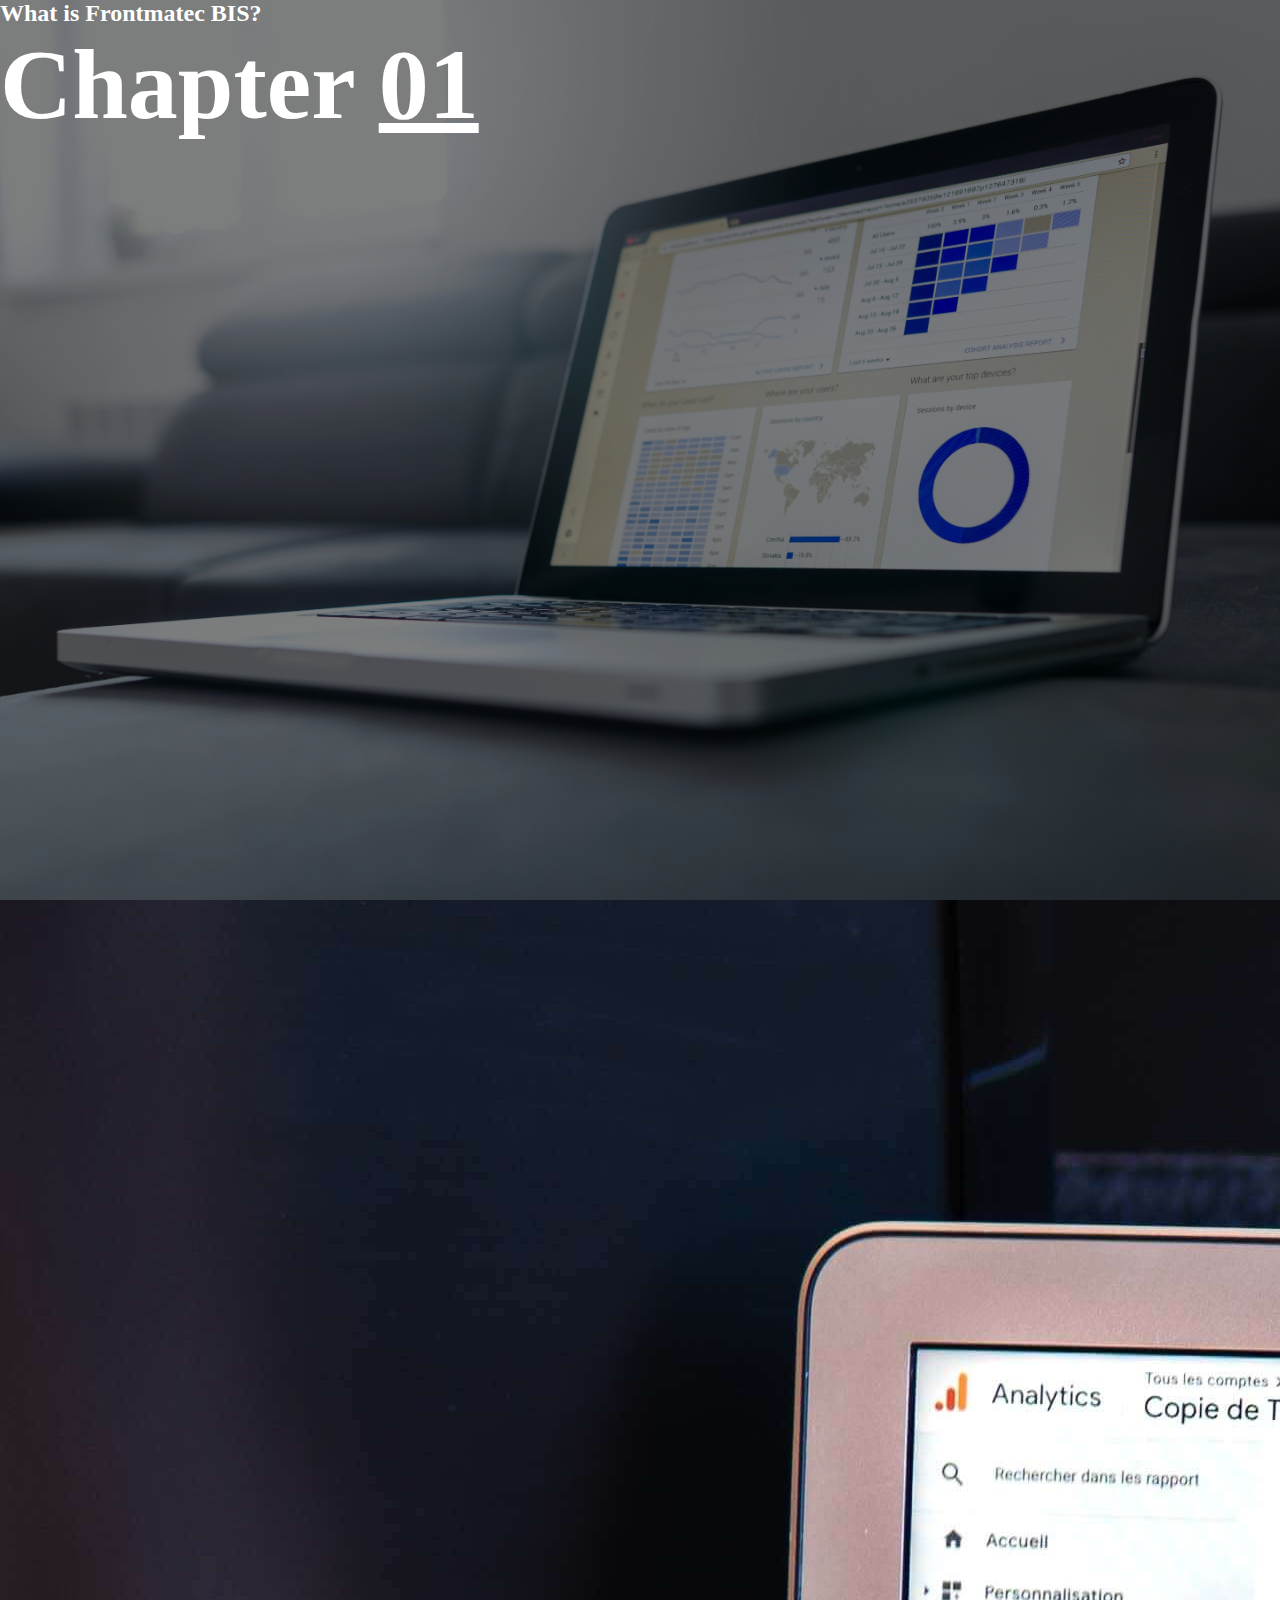
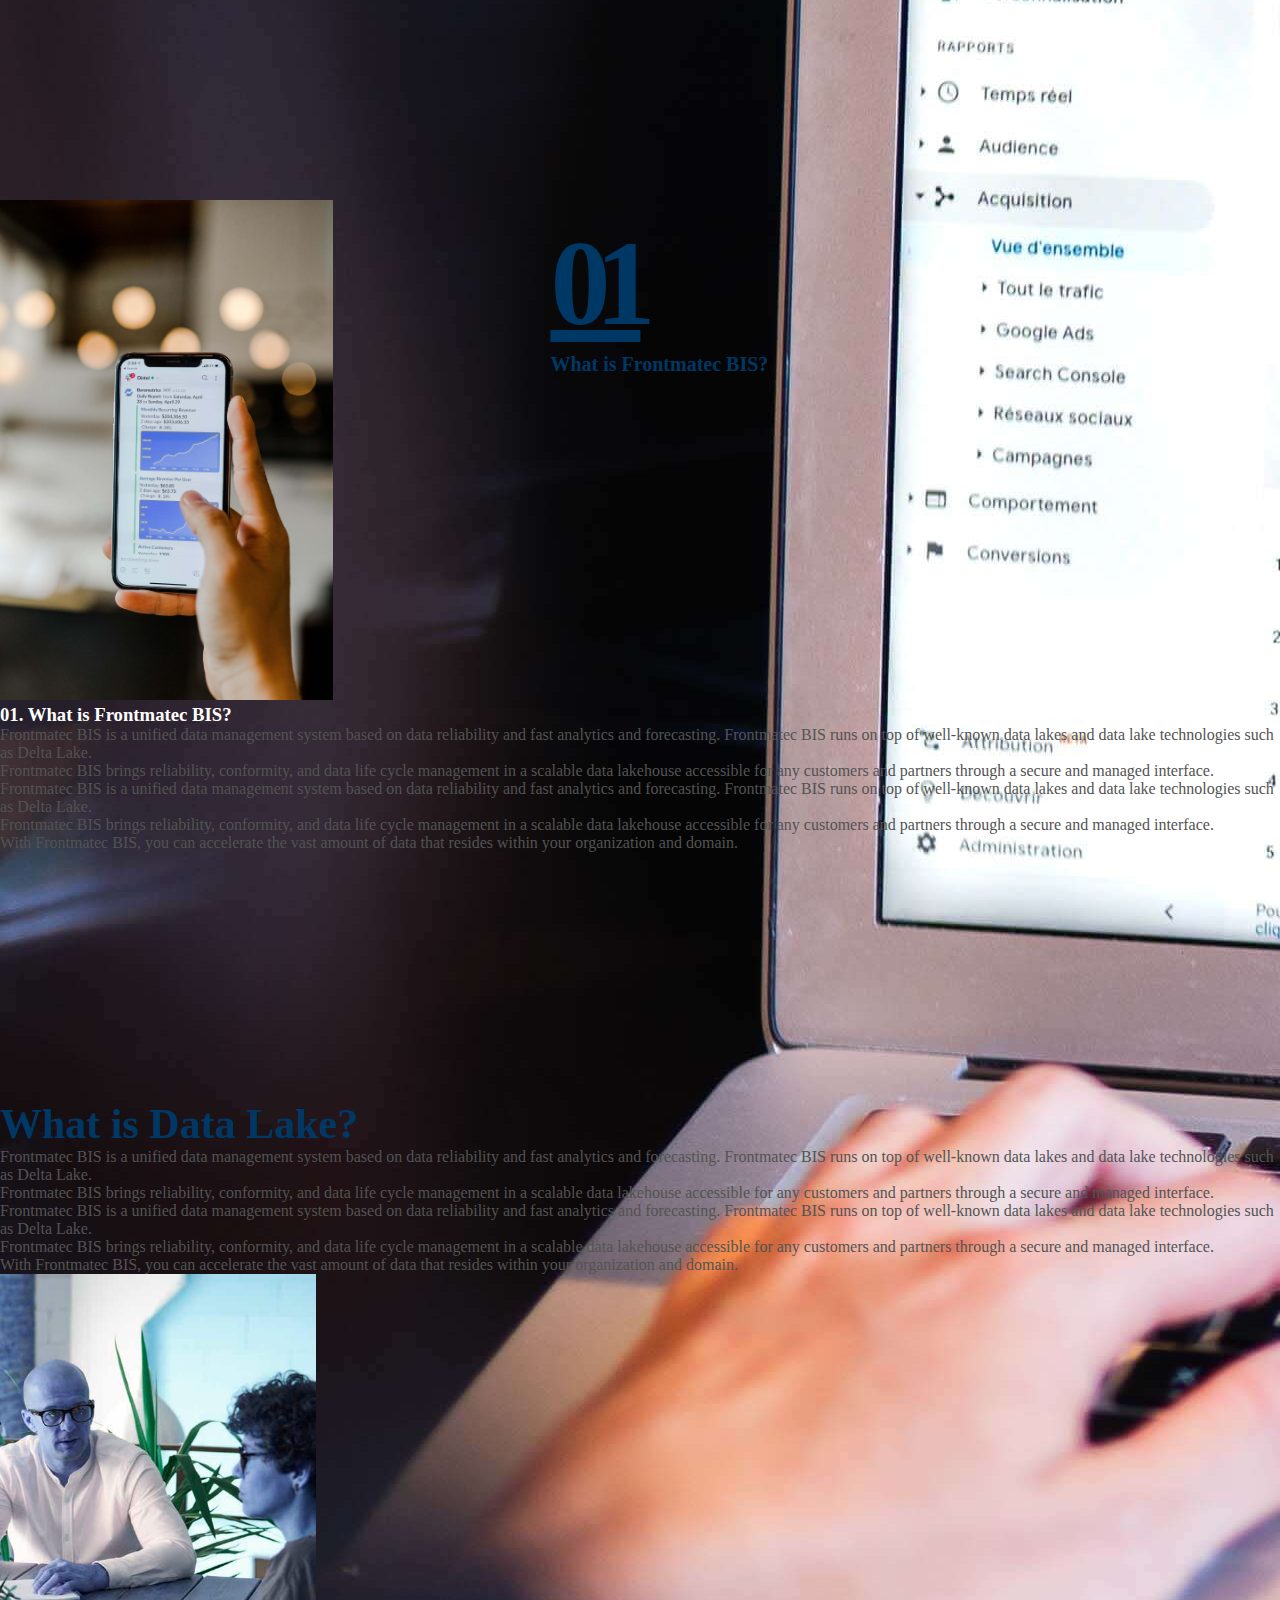
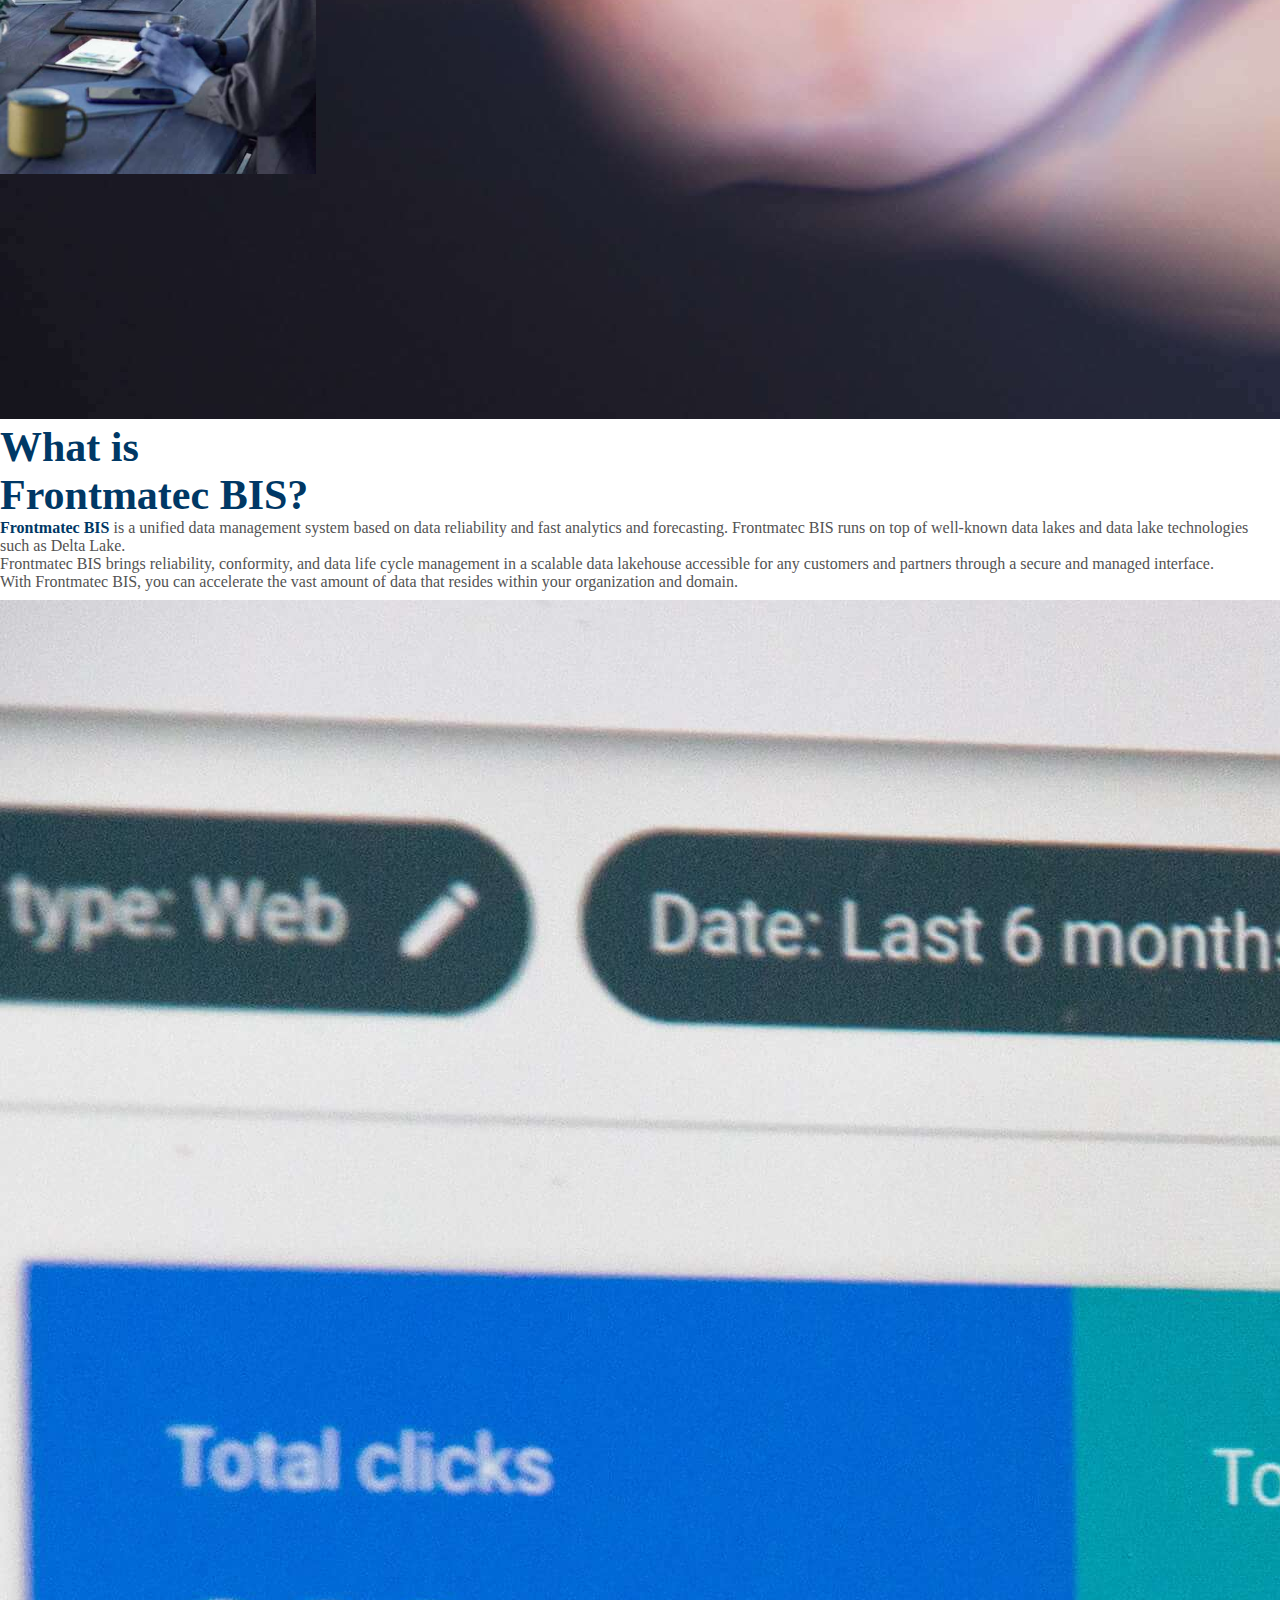
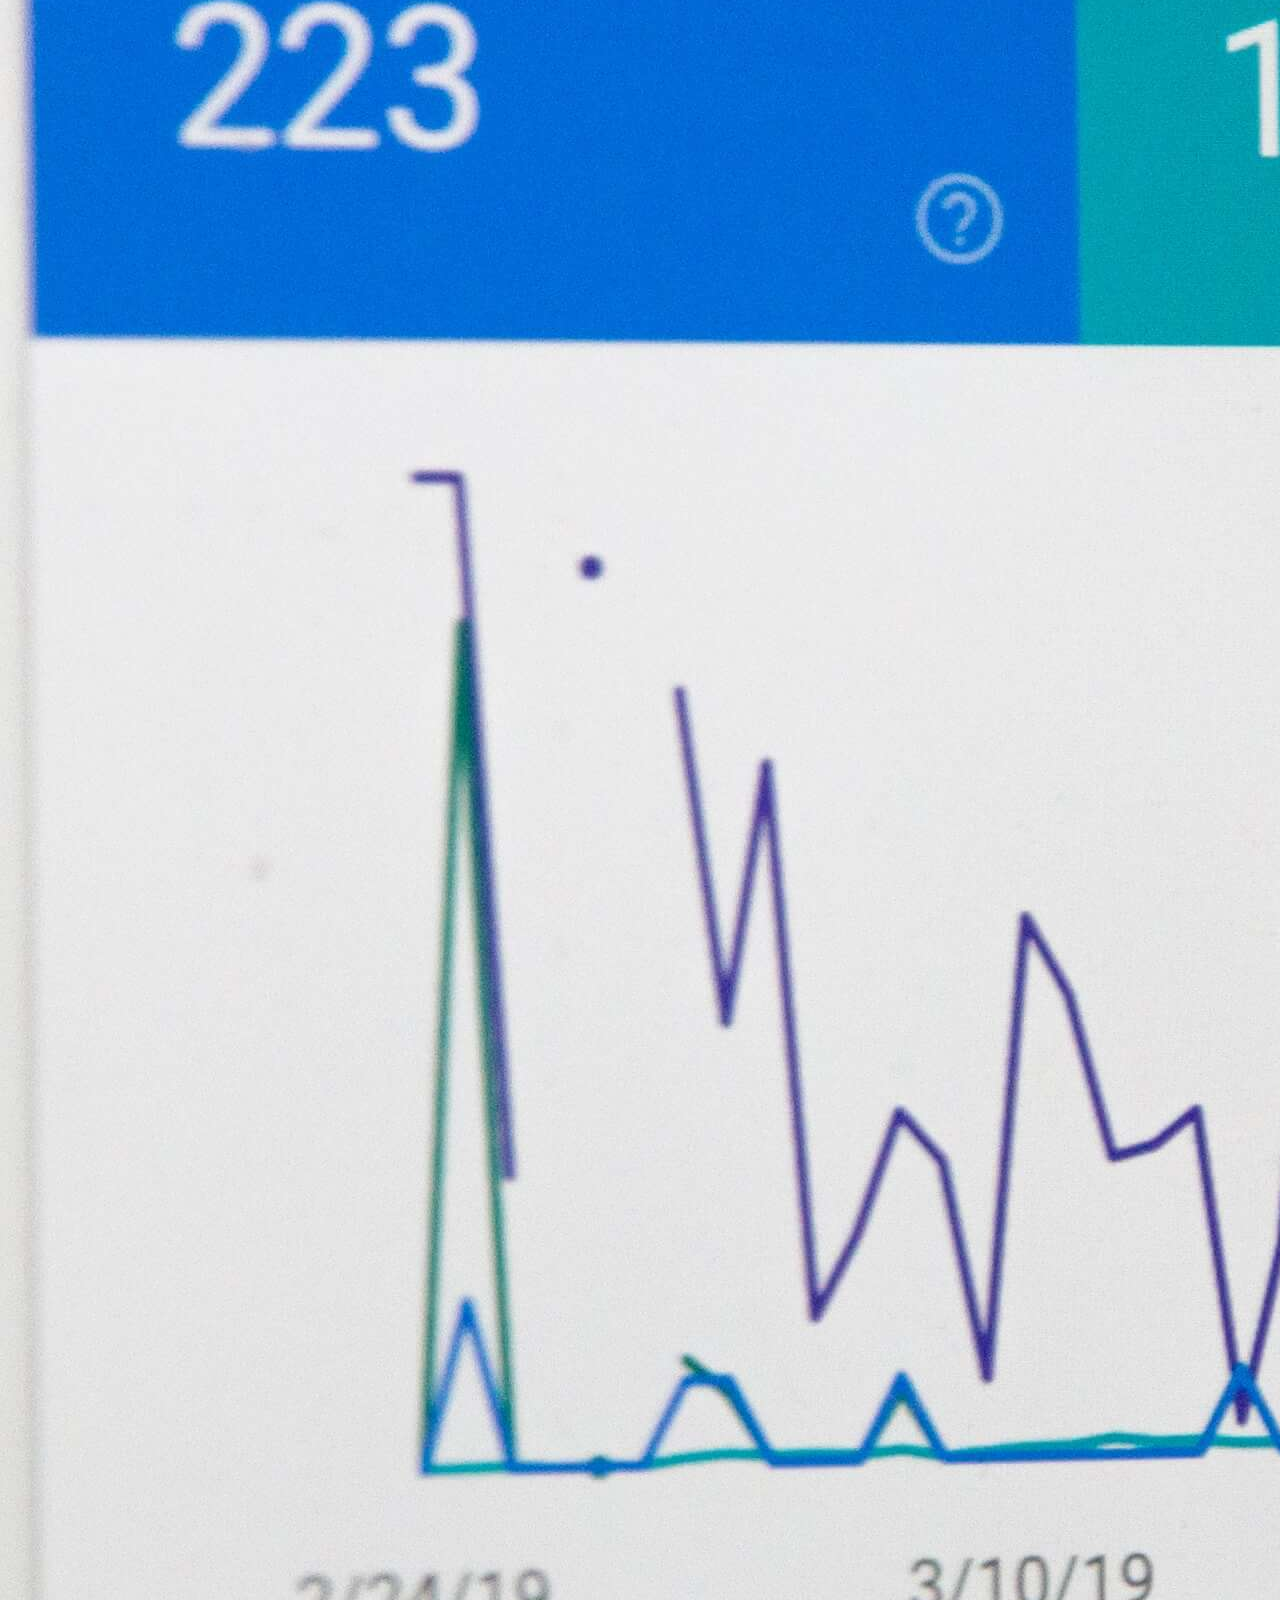
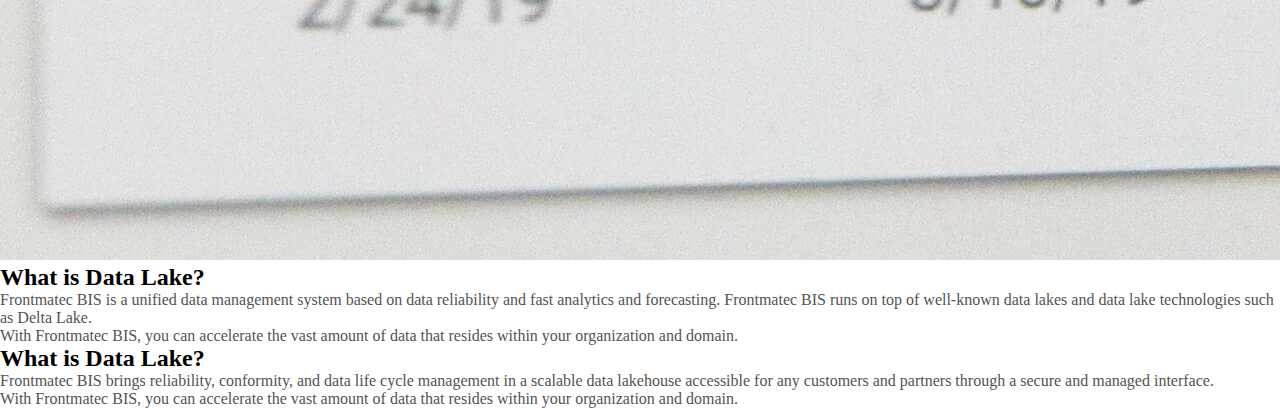
==== index.html @ a1c73680 "responsive ver 2" ====
<!doctype html>
<html lang="en">
  <head>
    <!-- Required meta tags -->
    <meta charset="utf-8">
    <meta name="viewport" content="width=device-width, initial-scale=1">

    <!-- Bootstrap CSS -->
    <link href="https://cdn.jsdelivr.net/npm/bootstrap@5.0.2/dist/css/bootstrap.min.css" rel="stylesheet" integrity="sha384-EVSTQN3/azprG1Anm3QDgpJLIm9Nao0Yz1ztcQTwFspd3yD65VohhpuuCOmLASjC" crossorigin="anonymous">

    <!-- Personal CSS -->
    <link rel="stylesheet" href="styles/main.css">

    <title>Bootstrap 5 Upwork</title>
  </head>
  <body>

    <section class="first-section d-flex align-items-center justify-content-center">
      <div class="container">
        <div class="col-md-6 col-12 mx-auto">
        <h2>What is Frontmatec BIS?</h2>
        <h3>Chapter <u>01</u></h3>
      </div>
      </div>
    </section>
    
    <section class="second-section d-flex align-items-center">
      <div class="container">
        <div class="row d-flex align-items-end">
          <div class="col-12 col-md-6">
            <img src="/images/section2-thumbnail.jpg" class="img-fluid" alt="Fast Analytics">
          </div>
          <div class="col-12 col-md-6">
            <h2>What is <br>Frontmatec BIS?</h2>
            <p><span>Frontmatec BIS</span> is a unified data management system based on data reliability and fast analytics and forecasting. Frontmatec BIS runs on top of well-known data lakes and data lake technologies such as Delta Lake.</p>
            <p>Frontmatec BIS brings reliability, conformity, and data life cycle management in a scalable data lakehouse accessible for any customers and partners through a secure and managed interface.</p>
            <p class="mb-0">With Frontmatec BIS, you can accelerate the vast amount of data that resides within your organization and domain.</p>
          </div>
        </div>
      </div>
    </section>

    <section class="third-section d-flex align-items-center">
      <div class="container">
        <div class="row align-items-md-end">
          <div class="col-12 col-sm-6 text-sm-end text-center">
            <img src="/images/section3-thumbnail.jpg" class="img-fluid" alt="Fast Analytics">
            <div class="top-right d-none d-sm-block">
              <div class="row d-flex align-items-md-start text-md-start">
                <div class="col-md-4">
                  <h3><u>01</u></h3>
                </div>
                <div class="col-md-6">
                  <h2>What is Frontmatec BIS?</h2>
                </div>
              </div>
            </div>
          </div>
          <div class="col-12 col-md-6 mt-md-0 mt-3">
            <h3 class="mobile-h3 d-block d-sm-none">01. What is Frontmatec BIS?</h3>
            <p>Frontmatec BIS is a unified data management system based on data reliability and fast analytics and forecasting. Frontmatec BIS runs on top of well-known data lakes and data lake technologies such as Delta Lake.</p>
            <p>Frontmatec BIS brings reliability, conformity, and data life cycle management in a scalable data lakehouse accessible for any customers and partners through a secure and managed interface.</p>
            <p>Frontmatec BIS is a unified data management system based on data reliability and fast analytics and forecasting. Frontmatec BIS runs on top of well-known data lakes and data lake technologies such as Delta Lake.</p>
            <p>Frontmatec BIS brings reliability, conformity, and data life cycle management in a scalable data lakehouse accessible for any customers and partners through a secure and managed interface.</p>
            <p class="mb-0">With Frontmatec BIS, you can accelerate the vast amount of data that resides within your organization and domain.</p>
          </div>
        </div>
      </div>
    </section>

    <section class="fourth-section d-flex align-items-center justify-content-center">
      <div class="container">
        <div class="row align-items-sm-end">
          <div class="col-12 col-sm-5 offset-sm-1">
            <h2>What is Data Lake?</h2>
            <p>Frontmatec BIS is a unified data management system based on data reliability and fast analytics and forecasting. Frontmatec BIS runs on top of well-known data lakes and data lake technologies such as Delta Lake.</p>
            <p>Frontmatec BIS brings reliability, conformity, and data life cycle management in a scalable data lakehouse accessible for any customers and partners through a secure and managed interface.</p>
            <p>Frontmatec BIS is a unified data management system based on data reliability and fast analytics and forecasting. Frontmatec BIS runs on top of well-known data lakes and data lake technologies such as Delta Lake.</p>
            <p>Frontmatec BIS brings reliability, conformity, and data life cycle management in a scalable data lakehouse accessible for any customers and partners through a secure and managed interface.</p>
            <p class="mb-0">With Frontmatec BIS, you can accelerate the vast amount of data that resides within your organization and domain.</p>
          </div>
          <div class="col-12 col-sm-4 offset-sm-1 mt-3 mb-md-0 mt-md-0">
            <img src="/images/section4-thumbnail.png" class="img-fluid" alt="Fast Analytics">
          </div>
        </div>
      </div>
    </section>


    <section class="fifth-section d-flex align-items-center justify-content-center">
      <div class="container">
        <div class="col-12 col-sm-10 offset-sm-1 mt-3 mt-md-0">
          <img src="/images/section5-thumbnail.jpg" class="img-fluid h-25" alt="fast analytics">
        </div>
        <div class="row mt-5">
          <div class="col-12 col-sm-5 offset-sm-1">
            <h2>What is Data Lake?</h2>
            <p>Frontmatec BIS is a unified data management system based on data reliability and fast analytics and forecasting. Frontmatec BIS runs on top of well-known data lakes and data lake technologies such as Delta Lake.</p>
            <p class="mb-0">With Frontmatec BIS, you can accelerate the vast amount of data that resides within your organization and domain.</p>
          </div>
          <div class="col-12 col-sm-5 mt-2 mt-sm-0">
            <h2>What is Data Lake?</h2>
            <p>Frontmatec BIS brings reliability, conformity, and data life cycle management in a scalable data lakehouse accessible for any customers and partners through a secure and managed interface.</p>
            <p class="mb-0">With Frontmatec BIS, you can accelerate the vast amount of data that resides within your organization and domain.</p>
          </div>
          
        </div>
      </div>
    </section>



 




    <!-- Optional JavaScript; choose one of the two! -->

    <!-- Option 1: Bootstrap Bundle with Popper -->
    <script src="https://cdn.jsdelivr.net/npm/bootstrap@5.0.2/dist/js/bootstrap.bundle.min.js" integrity="sha384-MrcW6ZMFYlzcLA8Nl+NtUVF0sA7MsXsP1UyJoMp4YLEuNSfAP+JcXn/tWtIaxVXM" crossorigin="anonymous"></script>
  </body>
</html>
---- styles/main.css ----
:root {
    --primary: #003865;
    --navy-blue: #0070C0;
    --summer-sky: #4590E1;
    --columbia-blue: #84DEFF;
    --maya-blue: #45B8FF;
    --secondary: #00B5E2;
    --gray: #535353;
}

* {
    box-sizing: border-box;
    margin: 0;
    padding: 0;
}

section{
    height: 100vh;
}

p {
    color: var(--gray);
}

span {
    color: var(--primary);
    font-weight: bold;
}

.first-section {
    background:url(/images/bghero.jpg) rgba(7, 7, 7, 0.527);
    background-size: cover;
    background-repeat: no-repeat;
    background-position: center;
    background-blend-mode: multiply;

}

.first-section h2, h3 {
    color: white;
}

.first-section h3 {
    font-size: 100px;
}

.second-section h2 {
    color: var(--primary);
    font-weight: bold;
    font-size: 42px;
}

.third-section {
    position: relative;
}

.third-section img {
    height: 500px;
}

.third-section .top-right {
    position: absolute;
    top:5%;
    left: 43%;
}
.third-section .top-right h3 {
    margin-top: -30px;  
    font-size: 120px;
    color: black;
    letter-spacing: -15px;
    color: var(--primary);
    font-weight: bold;
}

.third-section .top-right h2 {
    font-size: 20px;
    color: var(--primary);
    font-weight: bold;
}

.fourth-section h2 {
    color: var(--primary) !important;
    font-size: 42px;
}

.fourth-section img {
    height: 500px;
}

.fifth-section {
    margin: 200px 0px 200px 0px;
}

@media screen and (max-width: 500px) {
    .first-section h3 {
        font-size: 36px;
    }
    .first-section  {
        text-align: center;
        margin-bottom: 100px;
    }
    .third-section, {
        margin-top: 300px;
    }

    .fourth-section{
        margin-top: 500px;
    }

    .fifth-section {
        margin-top: 350px;
    }
    .mobile-h3 {
        color: var(--primary);
        font-size: 36px;
    }
    
}
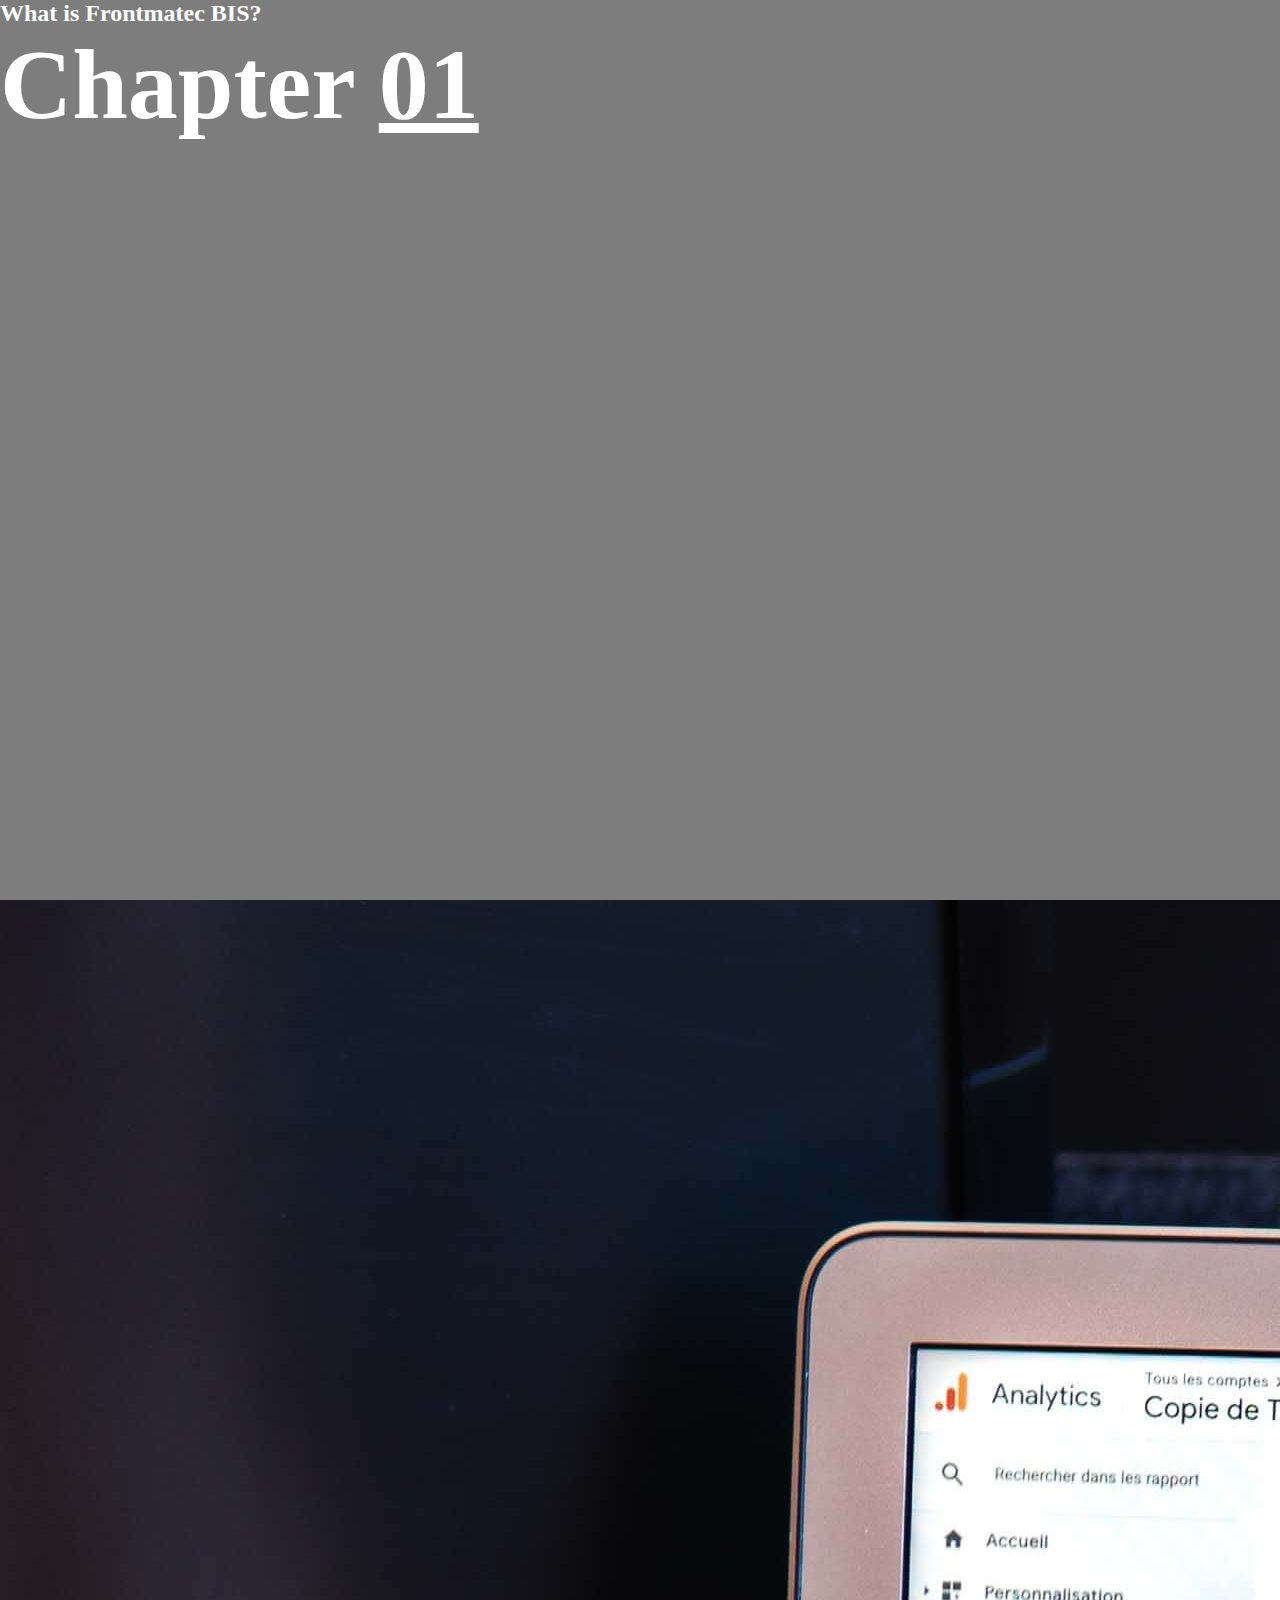
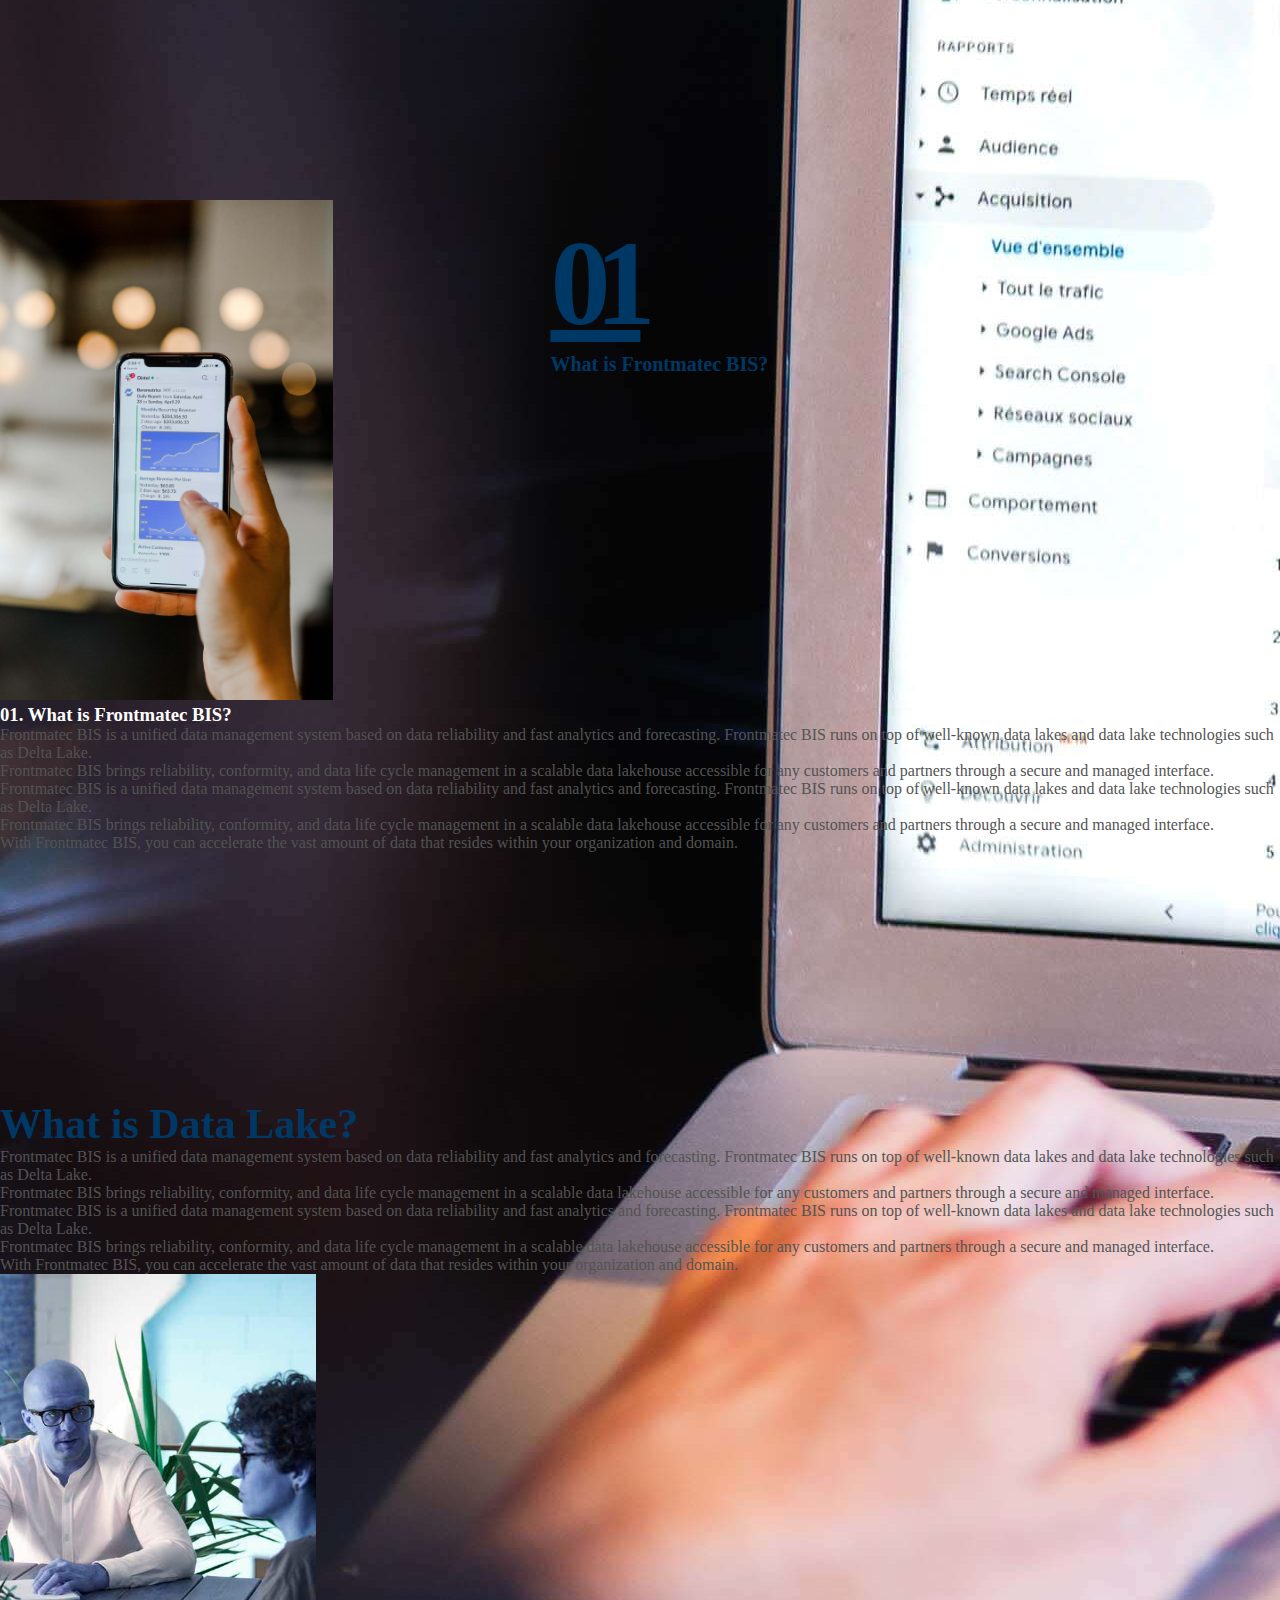
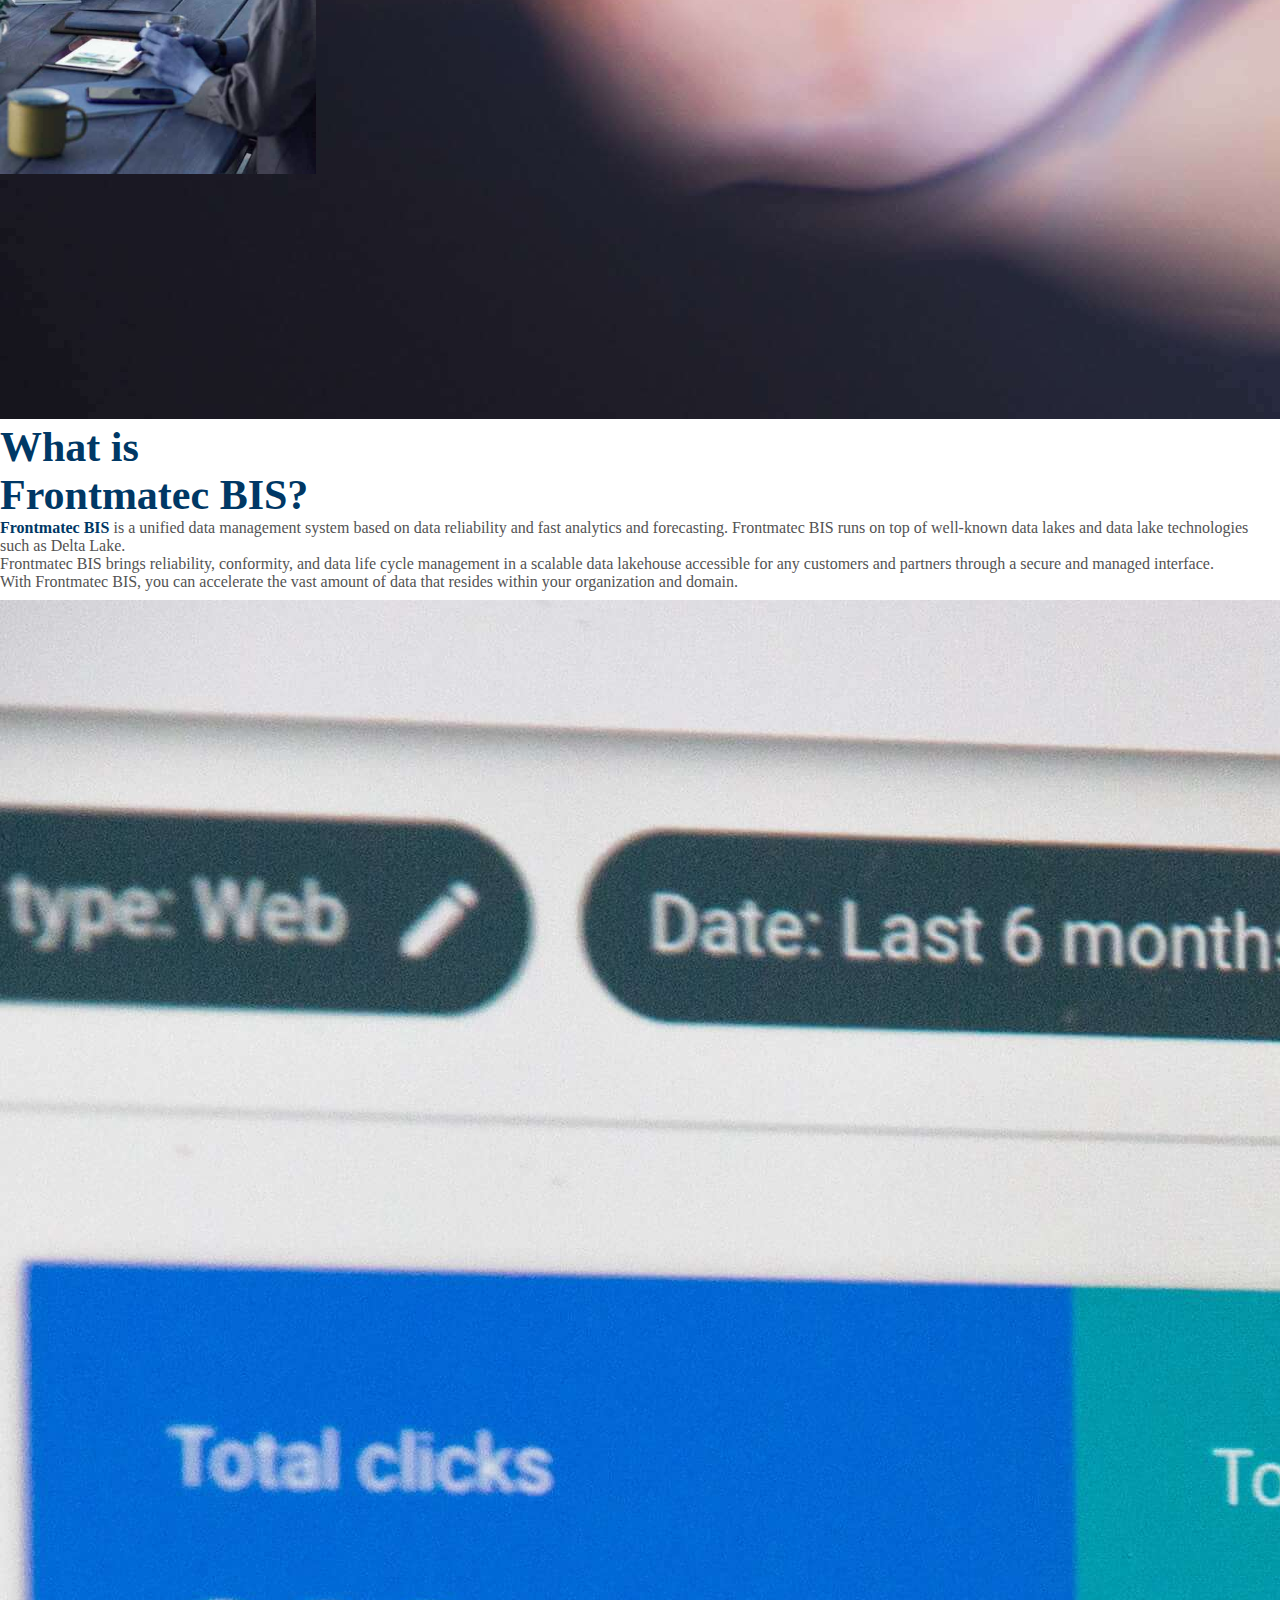
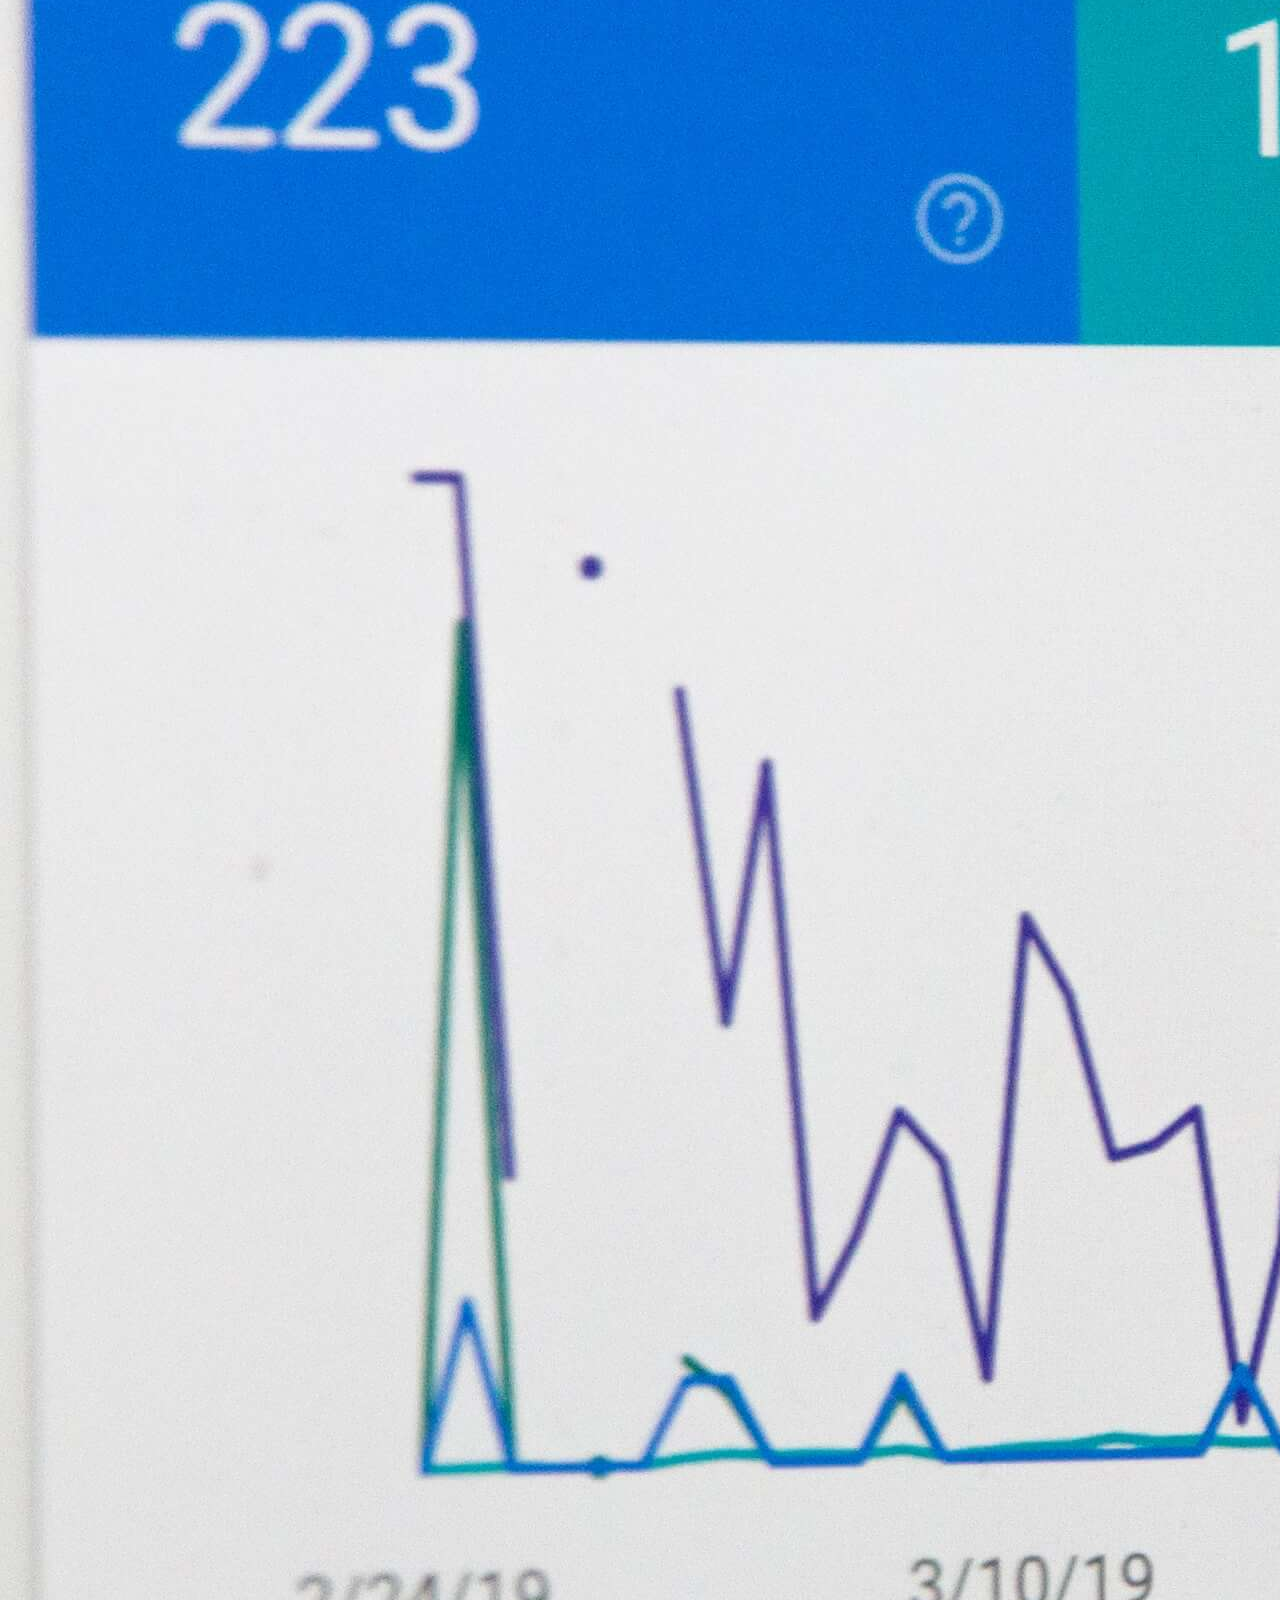
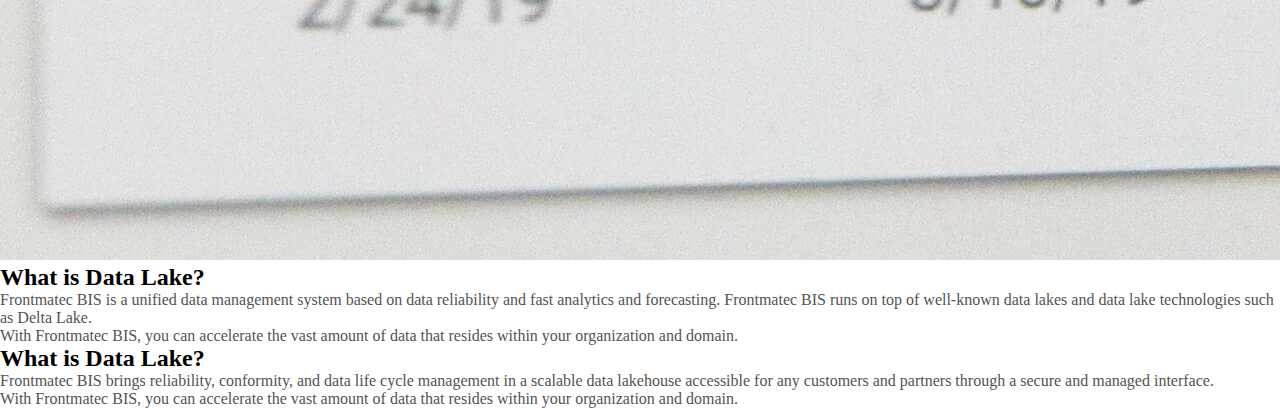
==== commit 873153b7: "responsive ver 2" ====
--- a/index.html
+++ b/index.html
@@ -28,7 +28,7 @@
       <div class="container">
         <div class="row d-flex align-items-end">
           <div class="col-12 col-md-6">
-            <img src="/images/section2-thumbnail.jpg" class="img-fluid" alt="Fast Analytics">
+            <img src="images/section2-thumbnail.jpg" class="img-fluid" alt="Fast Analytics">
           </div>
           <div class="col-12 col-md-6">
             <h2>What is <br>Frontmatec BIS?</h2>
@@ -44,7 +44,7 @@
       <div class="container">
         <div class="row align-items-md-end">
           <div class="col-12 col-sm-6 text-sm-end text-center">
-            <img src="/images/section3-thumbnail.jpg" class="img-fluid" alt="Fast Analytics">
+            <img src="images/section3-thumbnail.jpg" class="img-fluid" alt="Fast Analytics">
             <div class="top-right d-none d-sm-block">
               <div class="row d-flex align-items-md-start text-md-start">
                 <div class="col-md-4">
@@ -80,7 +80,7 @@
             <p class="mb-0">With Frontmatec BIS, you can accelerate the vast amount of data that resides within your organization and domain.</p>
           </div>
           <div class="col-12 col-sm-4 offset-sm-1 mt-3 mb-md-0 mt-md-0">
-            <img src="/images/section4-thumbnail.png" class="img-fluid" alt="Fast Analytics">
+            <img src="images/section4-thumbnail.png" class="img-fluid" alt="Fast Analytics">
           </div>
         </div>
       </div>
@@ -90,7 +90,7 @@
     <section class="fifth-section d-flex align-items-center justify-content-center">
       <div class="container">
         <div class="col-12 col-sm-10 offset-sm-1 mt-3 mt-md-0">
-          <img src="/images/section5-thumbnail.jpg" class="img-fluid h-25" alt="fast analytics">
+          <img src="images/section5-thumbnail.jpg" class="img-fluid h-25" alt="fast analytics">
         </div>
         <div class="row mt-5">
           <div class="col-12 col-sm-5 offset-sm-1">
--- a/styles/main.css
+++ b/styles/main.css
@@ -28,7 +28,7 @@
 }
 
 .first-section {
-    background:url(/images/bghero.jpg) rgba(7, 7, 7, 0.527);
+    background:url(images/bghero.jpg) rgba(7, 7, 7, 0.527);
     background-size: cover;
     background-repeat: no-repeat;
     background-position: center;
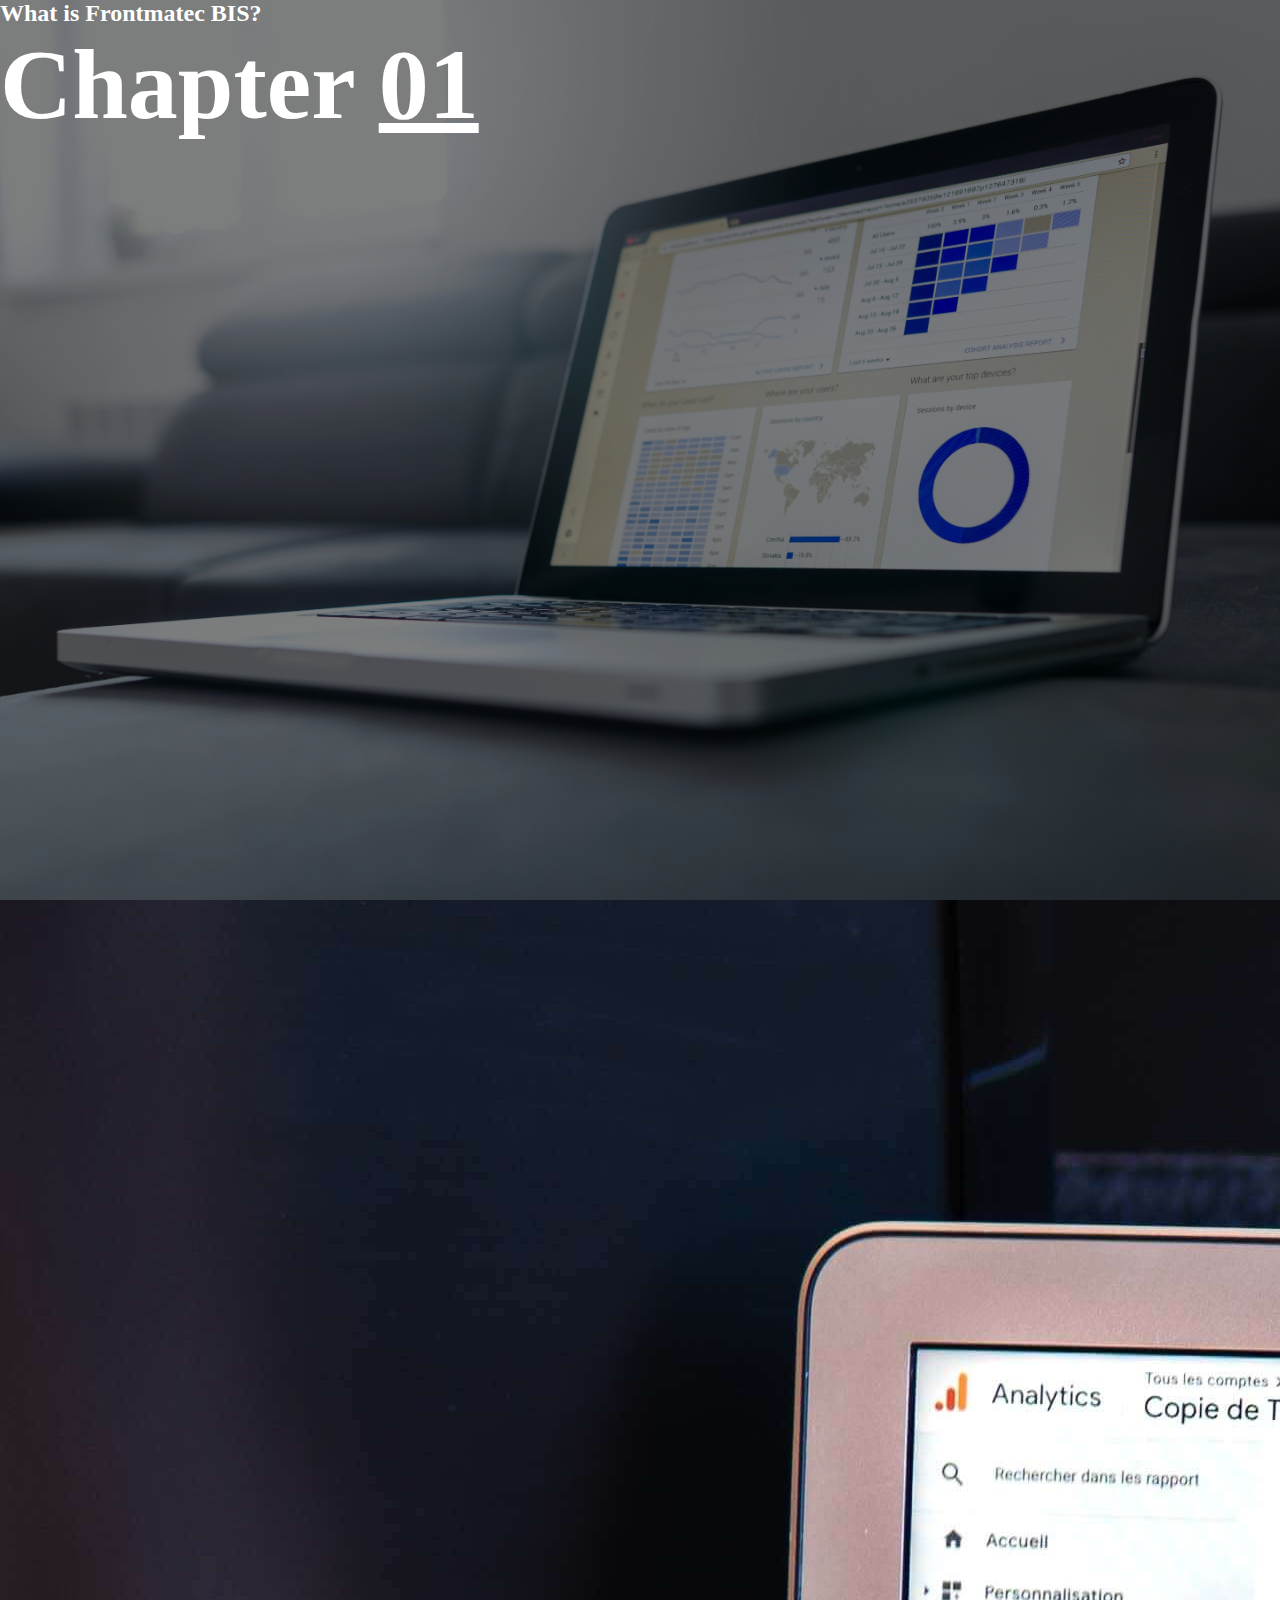
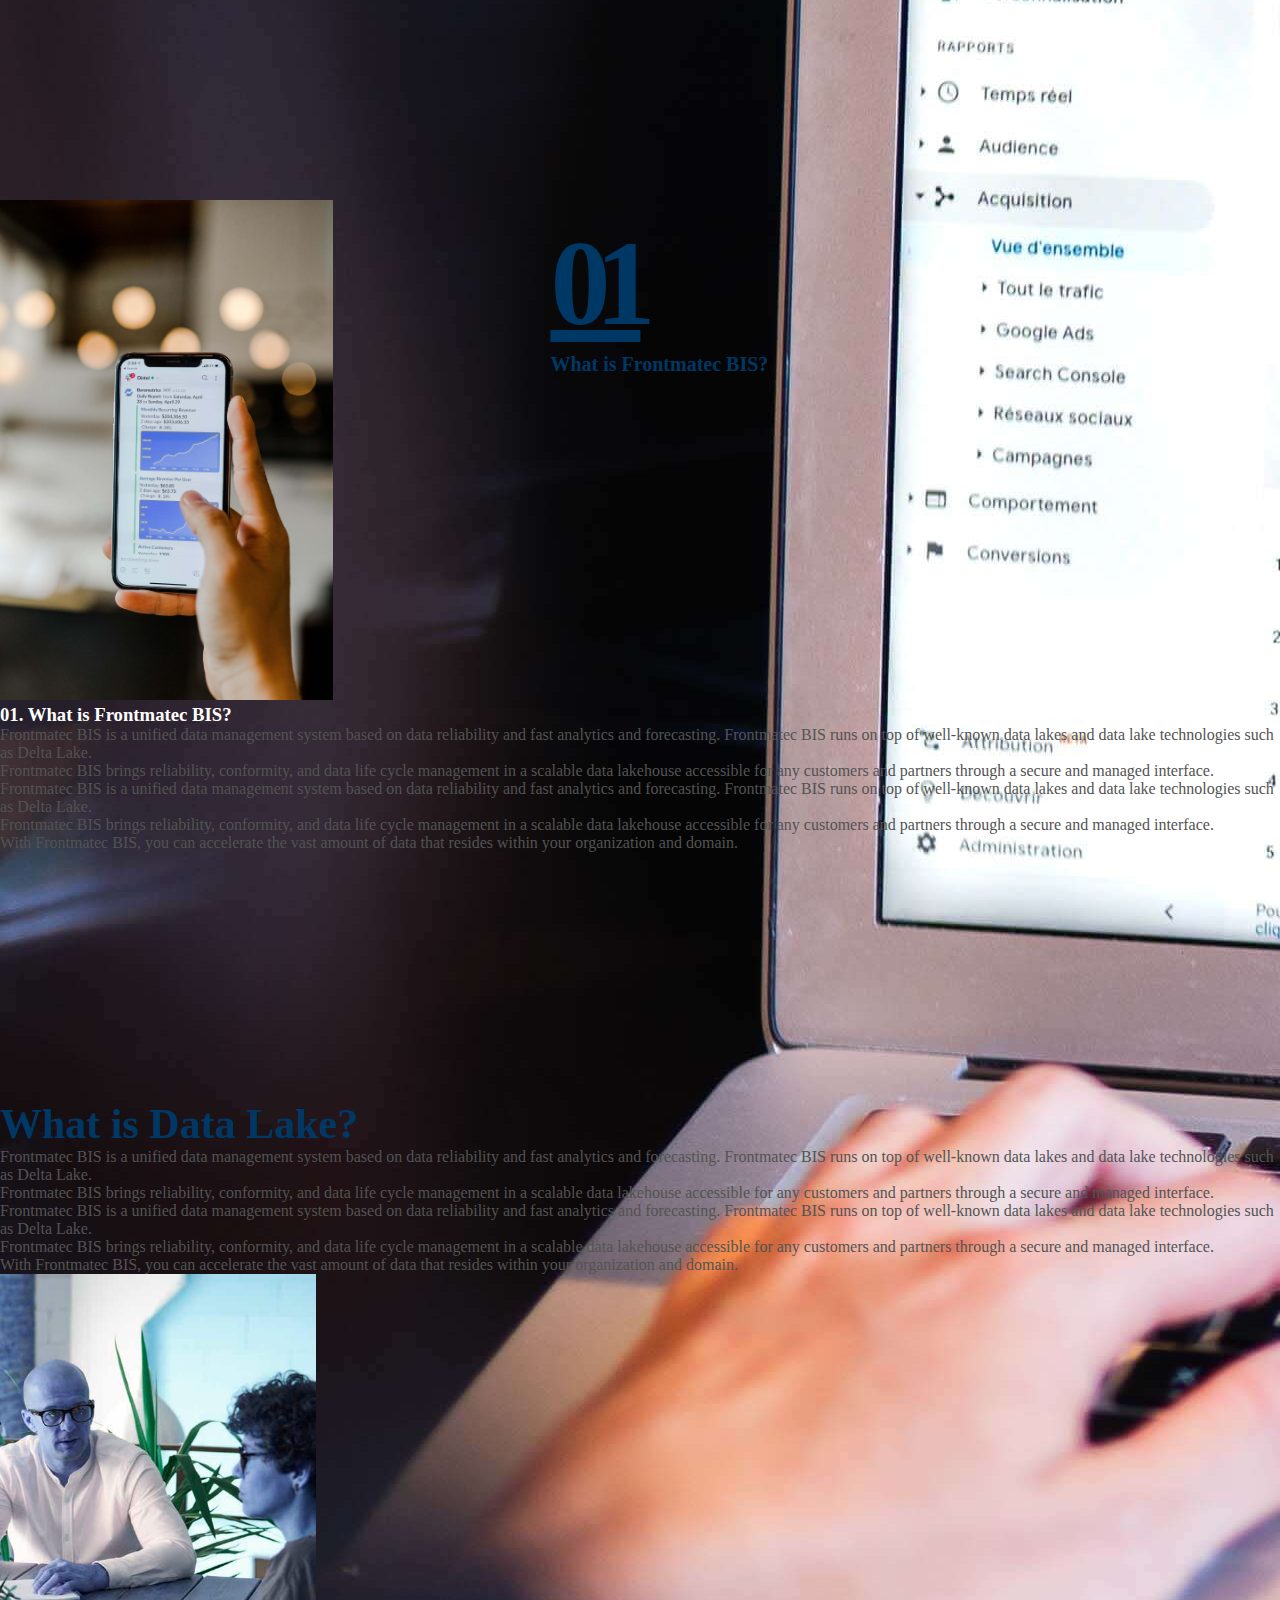
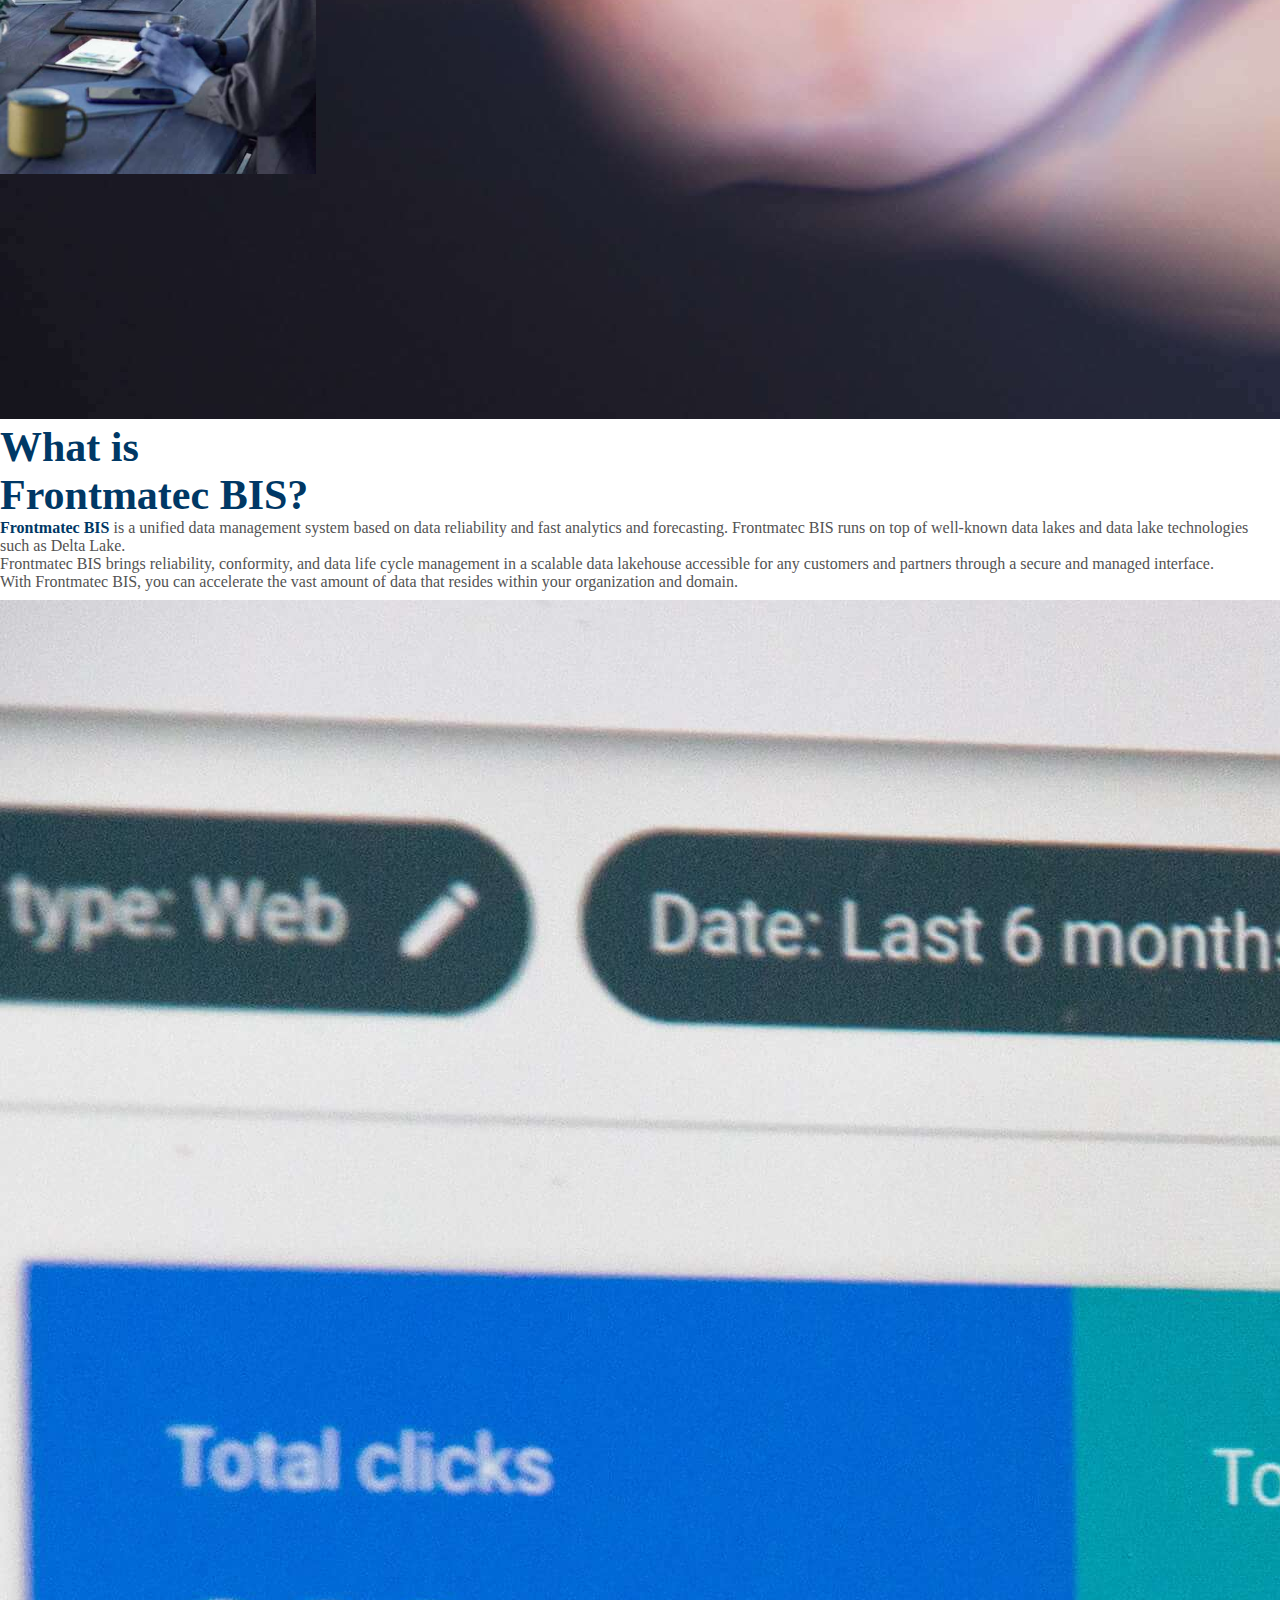
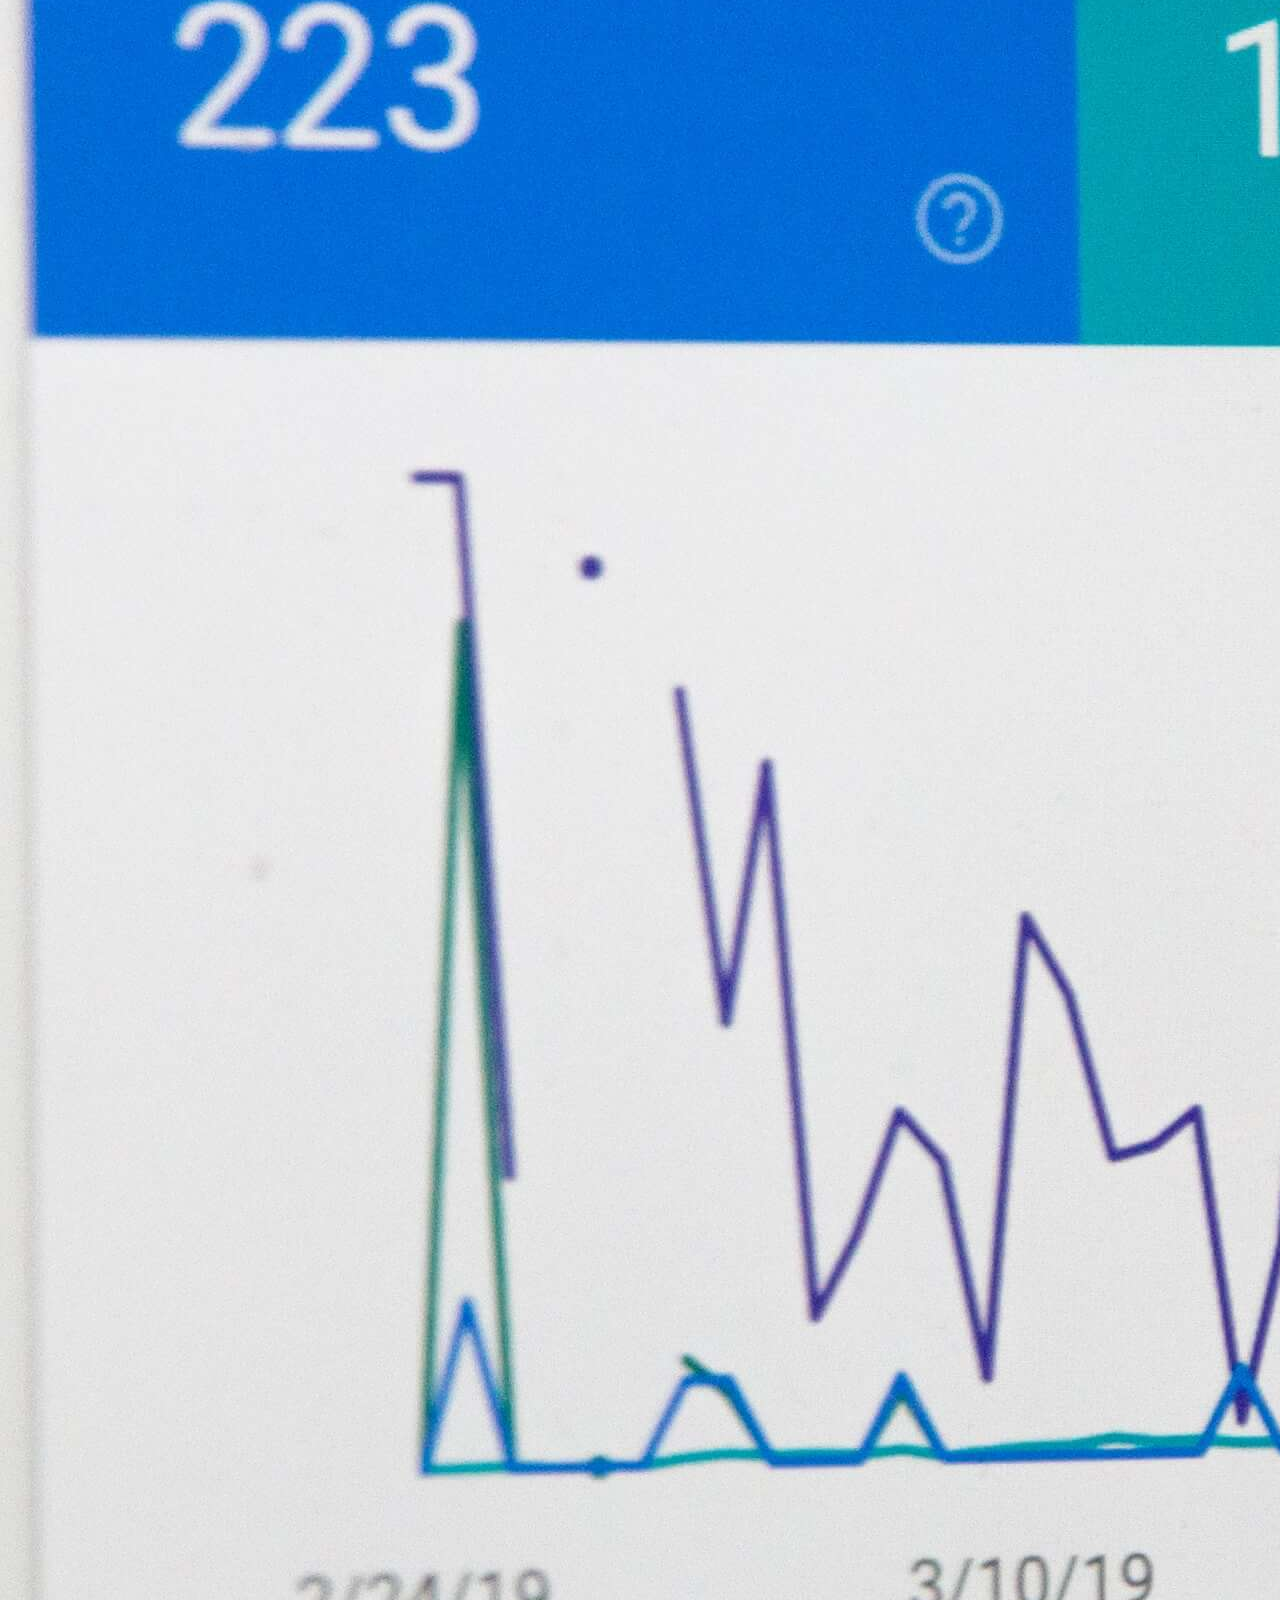
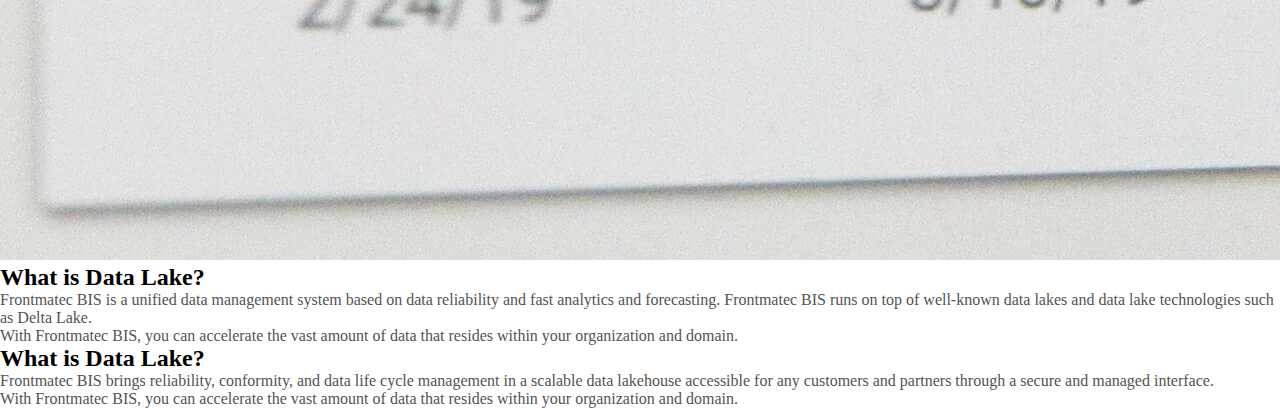
==== commit 665d0bcc: "final ver v2" ====
--- a/index.html
+++ b/index.html
@@ -26,7 +26,7 @@
     
     <section class="second-section d-flex align-items-center">
       <div class="container">
-        <div class="row d-flex align-items-end">
+        <div class="row align-items-end">
           <div class="col-12 col-md-6">
             <img src="images/section2-thumbnail.jpg" class="img-fluid" alt="Fast Analytics">
           </div>
@@ -46,7 +46,7 @@
           <div class="col-12 col-sm-6 text-sm-end text-center">
             <img src="images/section3-thumbnail.jpg" class="img-fluid" alt="Fast Analytics">
             <div class="top-right d-none d-sm-block">
-              <div class="row d-flex align-items-md-start text-md-start">
+              <div class="row align-items-md-start text-md-start">
                 <div class="col-md-4">
                   <h3><u>01</u></h3>
                 </div>
@@ -79,7 +79,7 @@
             <p>Frontmatec BIS brings reliability, conformity, and data life cycle management in a scalable data lakehouse accessible for any customers and partners through a secure and managed interface.</p>
             <p class="mb-0">With Frontmatec BIS, you can accelerate the vast amount of data that resides within your organization and domain.</p>
           </div>
-          <div class="col-12 col-sm-4 offset-sm-1 mt-3 mb-md-0 mt-md-0">
+          <div class="col-12 col-sm-4 offset-sm-1 mt-3 mb-md-0 mt-md-0 order-first order-md-last">
             <img src="images/section4-thumbnail.png" class="img-fluid" alt="Fast Analytics">
           </div>
         </div>
@@ -103,7 +103,6 @@
             <p>Frontmatec BIS brings reliability, conformity, and data life cycle management in a scalable data lakehouse accessible for any customers and partners through a secure and managed interface.</p>
             <p class="mb-0">With Frontmatec BIS, you can accelerate the vast amount of data that resides within your organization and domain.</p>
           </div>
-          
         </div>
       </div>
     </section>
--- a/styles/main.css
+++ b/styles/main.css
@@ -28,7 +28,7 @@
 }
 
 .first-section {
-    background:url(images/bghero.jpg) rgba(7, 7, 7, 0.527);
+    background:url(/images/bghero.jpg) rgba(7, 7, 7, 0.527);
     background-size: cover;
     background-repeat: no-repeat;
     background-position: center;
@@ -99,8 +99,9 @@
         text-align: center;
         margin-bottom: 100px;
     }
-    .third-section, {
-        margin-top: 300px;
+
+     .third-section {
+        margin-top: 500px;
     }
 
     .fourth-section{
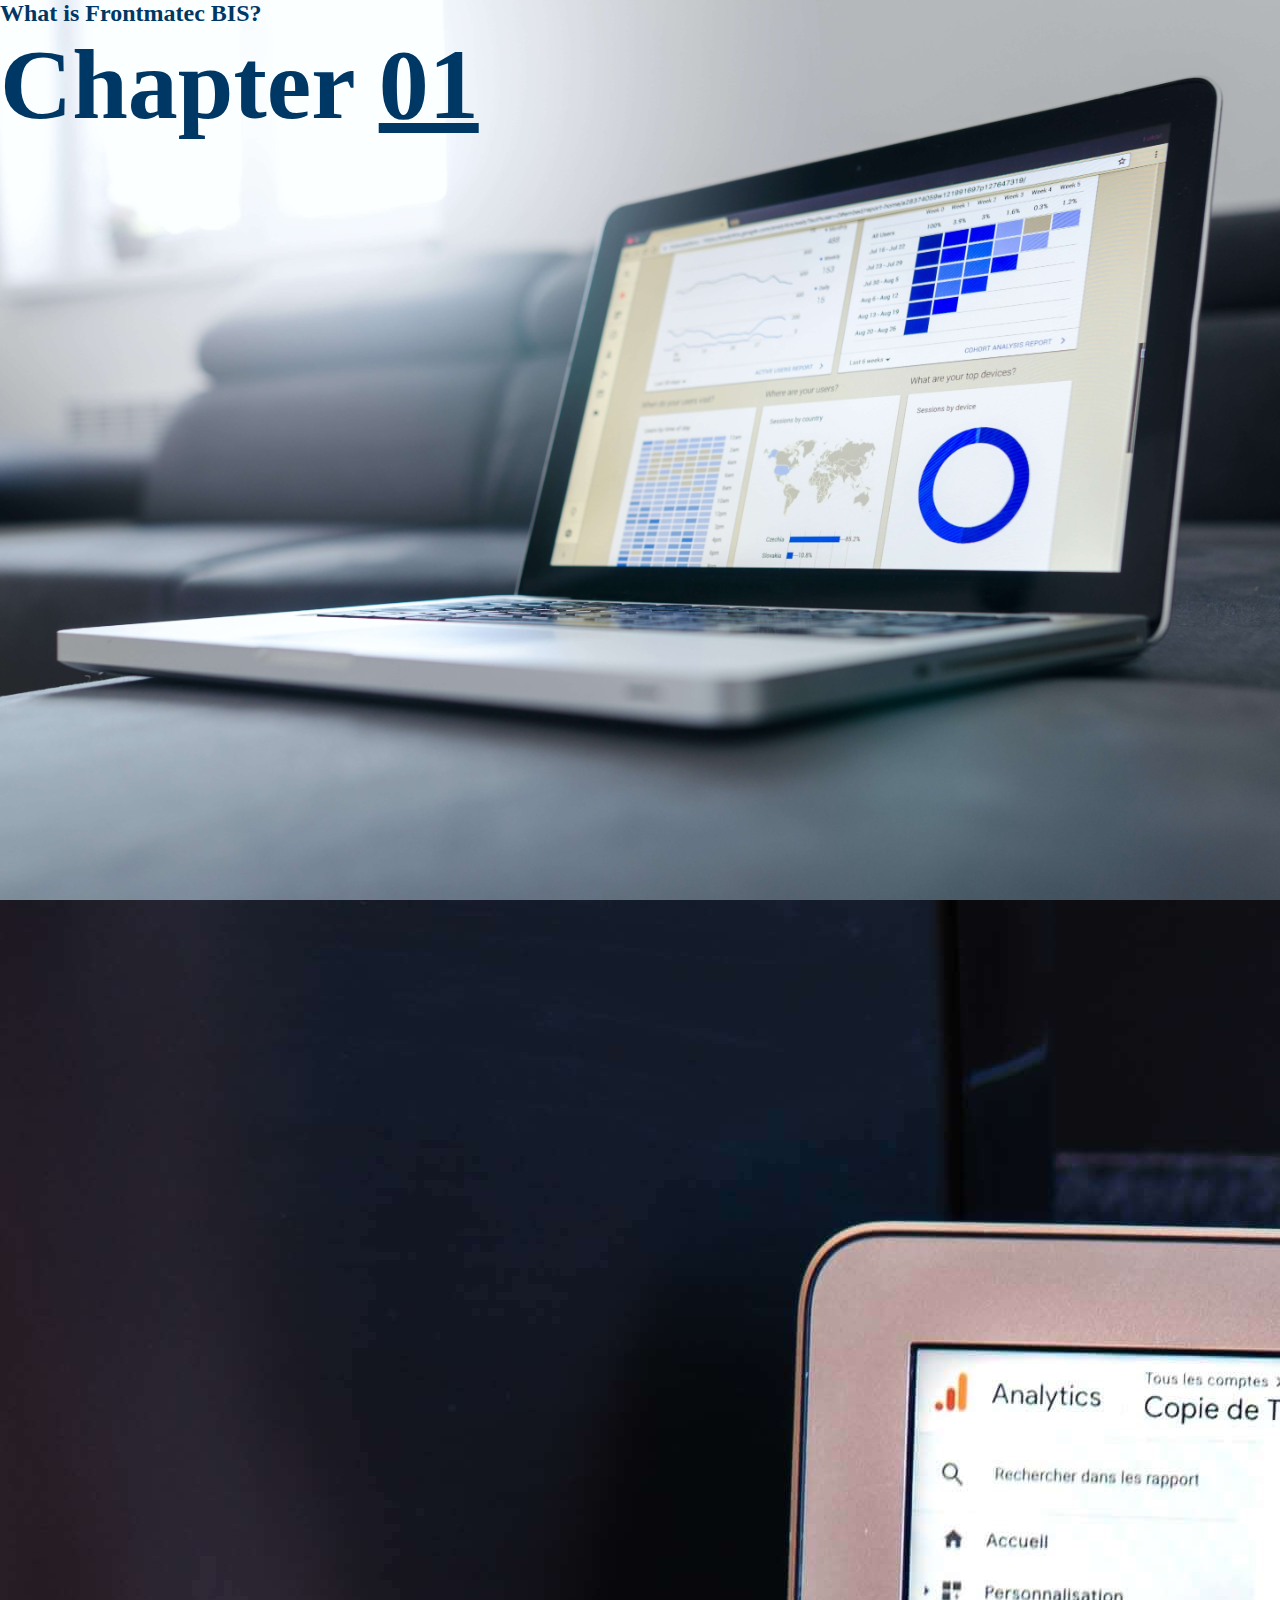
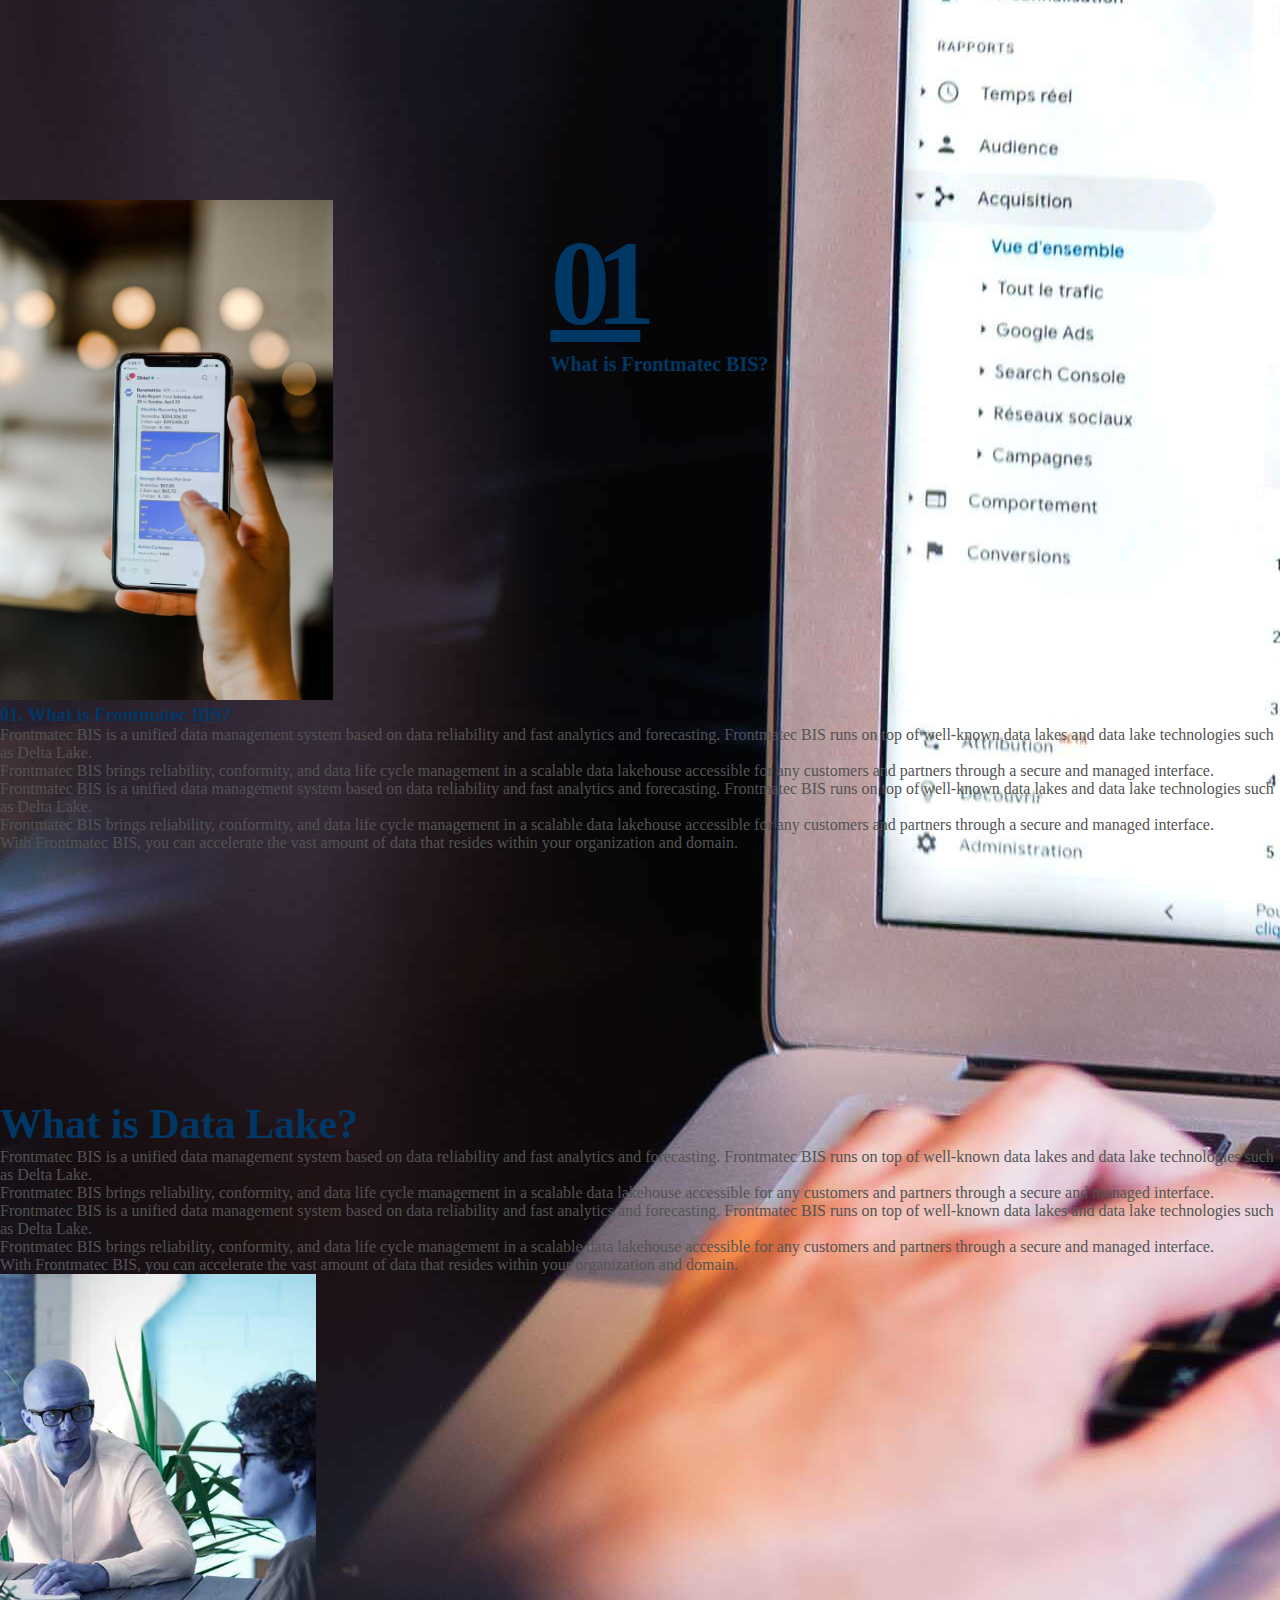
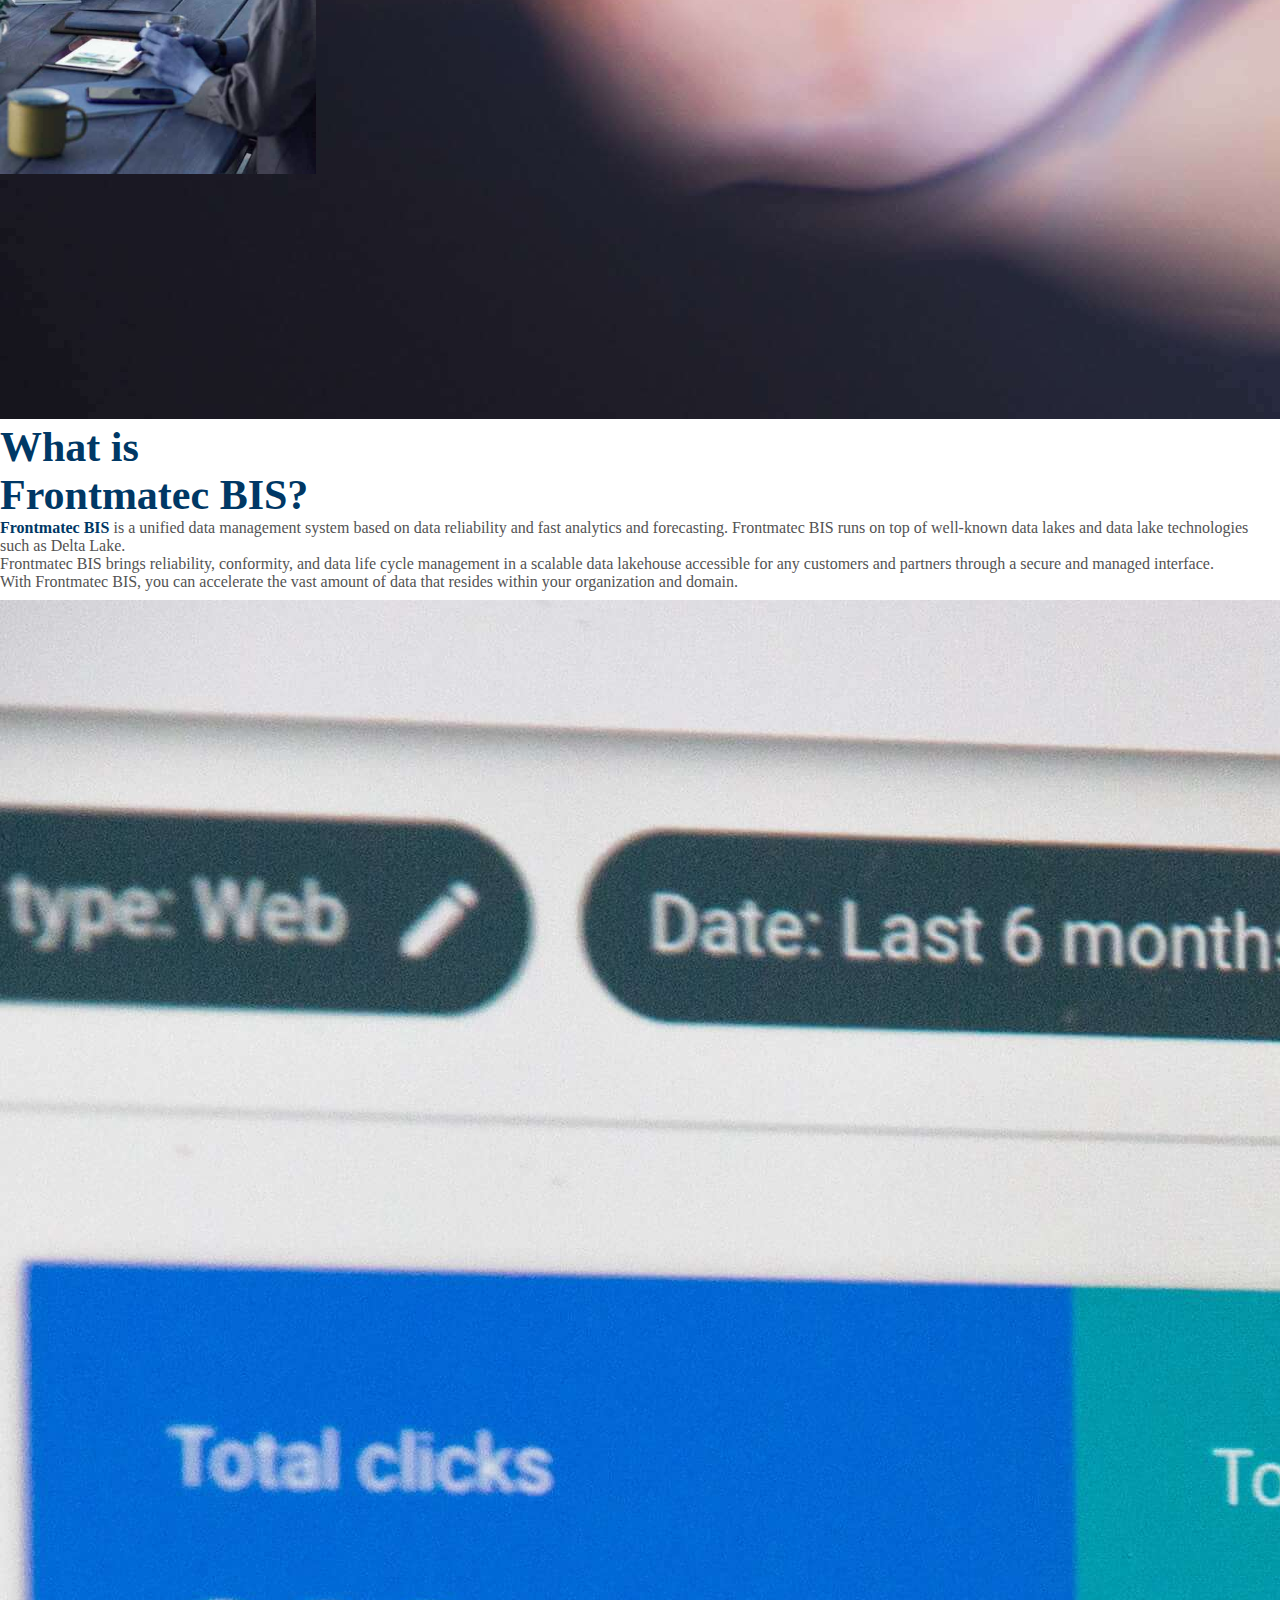
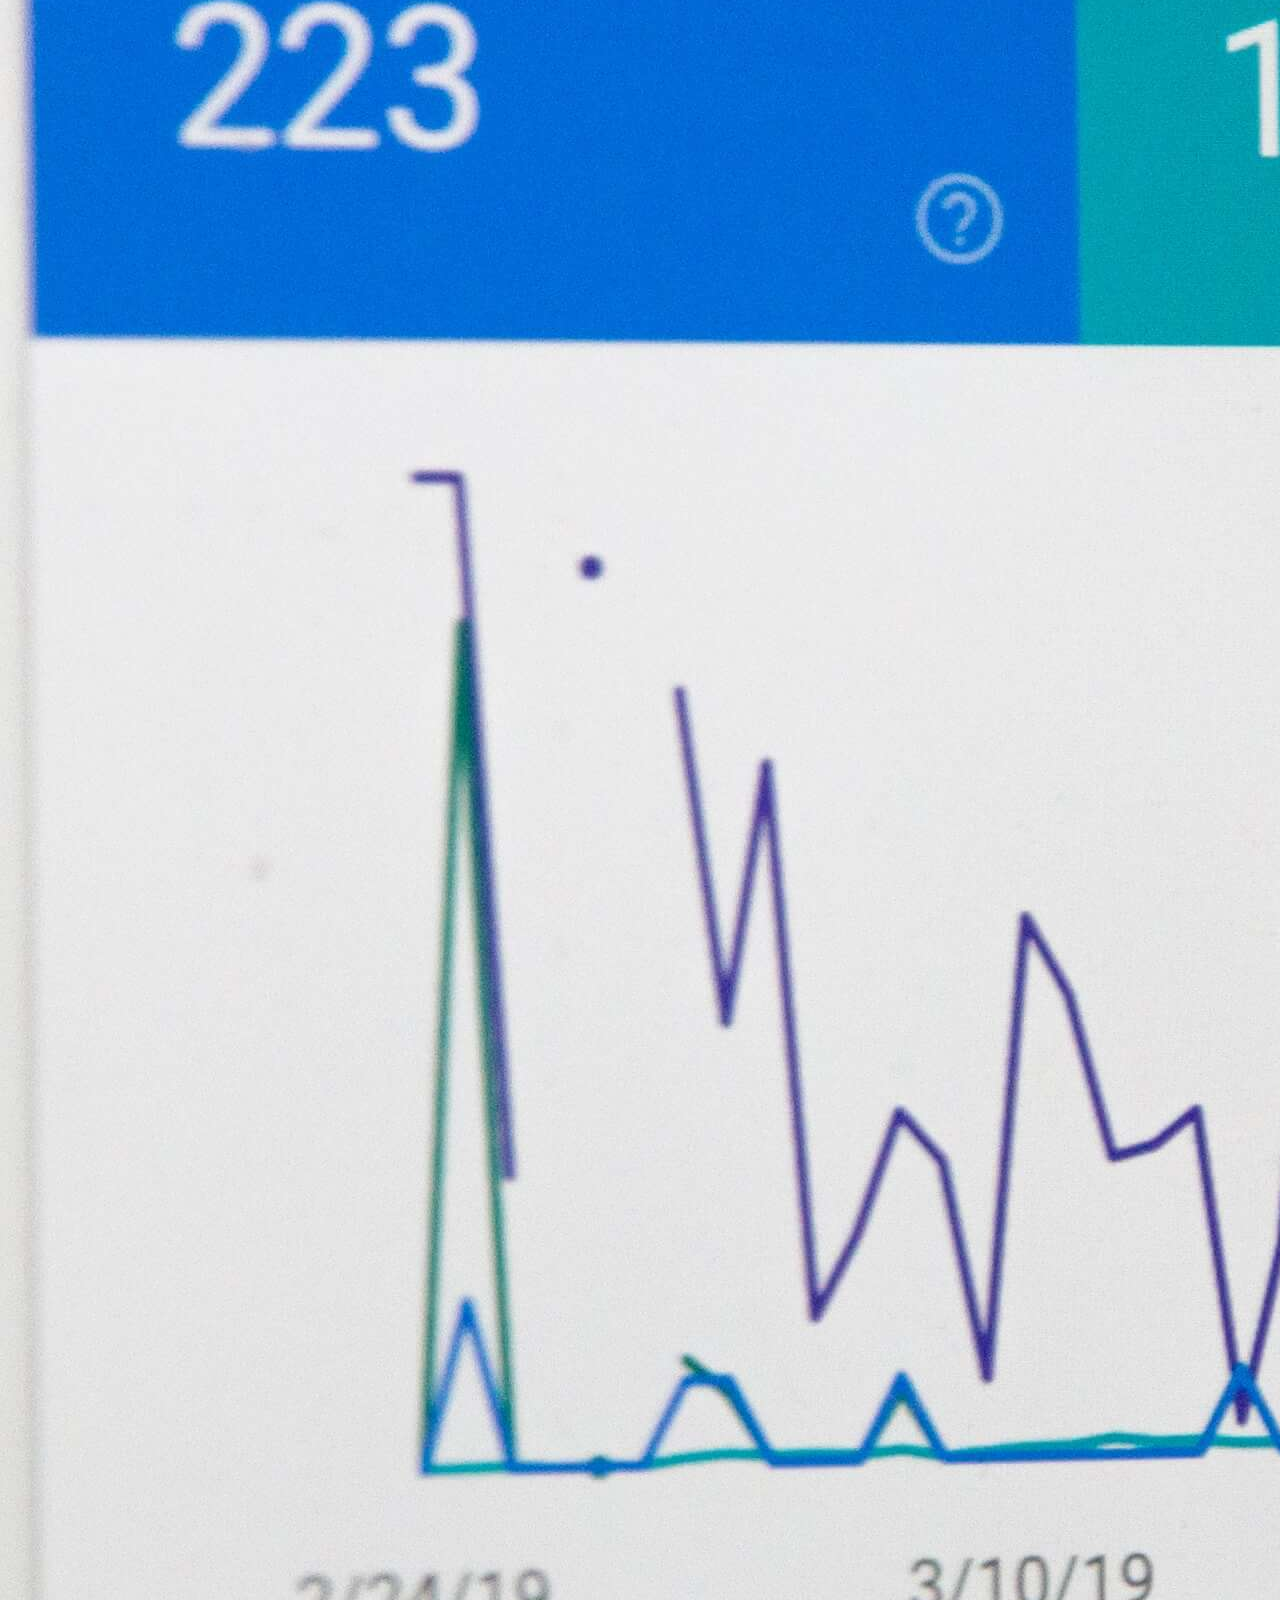
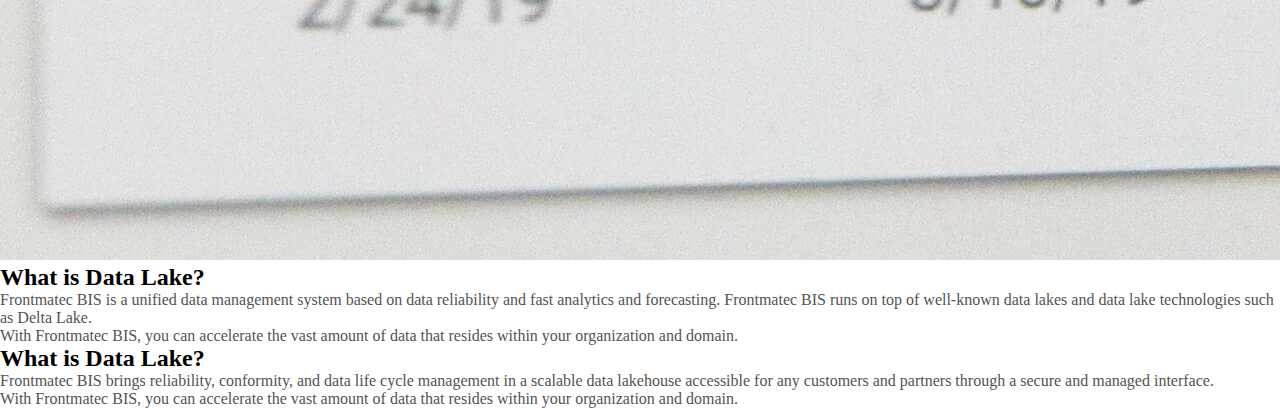
==== commit 09a94186: "finished" ====
--- a/index.html
+++ b/index.html
@@ -31,7 +31,7 @@
             <img src="images/section2-thumbnail.jpg" class="img-fluid" alt="Fast Analytics">
           </div>
           <div class="col-12 col-md-6">
-            <h2>What is <br>Frontmatec BIS?</h2>
+            <h2 class="mobile-headline">What is <br class="d-none d-sm-block">Frontmatec BIS?</h2>
             <p><span>Frontmatec BIS</span> is a unified data management system based on data reliability and fast analytics and forecasting. Frontmatec BIS runs on top of well-known data lakes and data lake technologies such as Delta Lake.</p>
             <p>Frontmatec BIS brings reliability, conformity, and data life cycle management in a scalable data lakehouse accessible for any customers and partners through a secure and managed interface.</p>
             <p class="mb-0">With Frontmatec BIS, you can accelerate the vast amount of data that resides within your organization and domain.</p>
@@ -44,7 +44,7 @@
       <div class="container">
         <div class="row align-items-md-end">
           <div class="col-12 col-sm-6 text-sm-end text-center">
-            <img src="images/section3-thumbnail.jpg" class="img-fluid" alt="Fast Analytics">
+            <img src="images/section3-thumbnail.jpg" class="img-fluid mt-5" alt="Fast Analytics">
             <div class="top-right d-none d-sm-block">
               <div class="row align-items-md-start text-md-start">
                 <div class="col-md-4">
@@ -57,7 +57,7 @@
             </div>
           </div>
           <div class="col-12 col-md-6 mt-md-0 mt-3">
-            <h3 class="mobile-h3 d-block d-sm-none">01. What is Frontmatec BIS?</h3>
+            <h3 class="mobile-headline d-block d-sm-none">01. What is Frontmatec BIS?</h3>
             <p>Frontmatec BIS is a unified data management system based on data reliability and fast analytics and forecasting. Frontmatec BIS runs on top of well-known data lakes and data lake technologies such as Delta Lake.</p>
             <p>Frontmatec BIS brings reliability, conformity, and data life cycle management in a scalable data lakehouse accessible for any customers and partners through a secure and managed interface.</p>
             <p>Frontmatec BIS is a unified data management system based on data reliability and fast analytics and forecasting. Frontmatec BIS runs on top of well-known data lakes and data lake technologies such as Delta Lake.</p>
@@ -72,7 +72,7 @@
       <div class="container">
         <div class="row align-items-sm-end">
           <div class="col-12 col-sm-5 offset-sm-1">
-            <h2>What is Data Lake?</h2>
+            <h2 class="mobile-headline">What is Data Lake?</h2>
             <p>Frontmatec BIS is a unified data management system based on data reliability and fast analytics and forecasting. Frontmatec BIS runs on top of well-known data lakes and data lake technologies such as Delta Lake.</p>
             <p>Frontmatec BIS brings reliability, conformity, and data life cycle management in a scalable data lakehouse accessible for any customers and partners through a secure and managed interface.</p>
             <p>Frontmatec BIS is a unified data management system based on data reliability and fast analytics and forecasting. Frontmatec BIS runs on top of well-known data lakes and data lake technologies such as Delta Lake.</p>
--- a/styles/main.css
+++ b/styles/main.css
@@ -28,7 +28,7 @@
 }
 
 .first-section {
-    background:url(/images/bghero.jpg) rgba(7, 7, 7, 0.527);
+    background-image: url(/images/bghero.jpg);
     background-size: cover;
     background-repeat: no-repeat;
     background-position: center;
@@ -37,7 +37,7 @@
 }
 
 .first-section h2, h3 {
-    color: white;
+    color: var(--primary);
 }
 
 .first-section h3 {
@@ -101,7 +101,7 @@
     }
 
      .third-section {
-        margin-top: 500px;
+        margin-top: 300px;
     }
 
     .fourth-section{
@@ -111,9 +111,10 @@
     .fifth-section {
         margin-top: 350px;
     }
-    .mobile-h3 {
+    .mobile-headline {
         color: var(--primary);
-        font-size: 36px;
+        font-size: 28px !important;
+        font-weight: bold;
     }
     
 }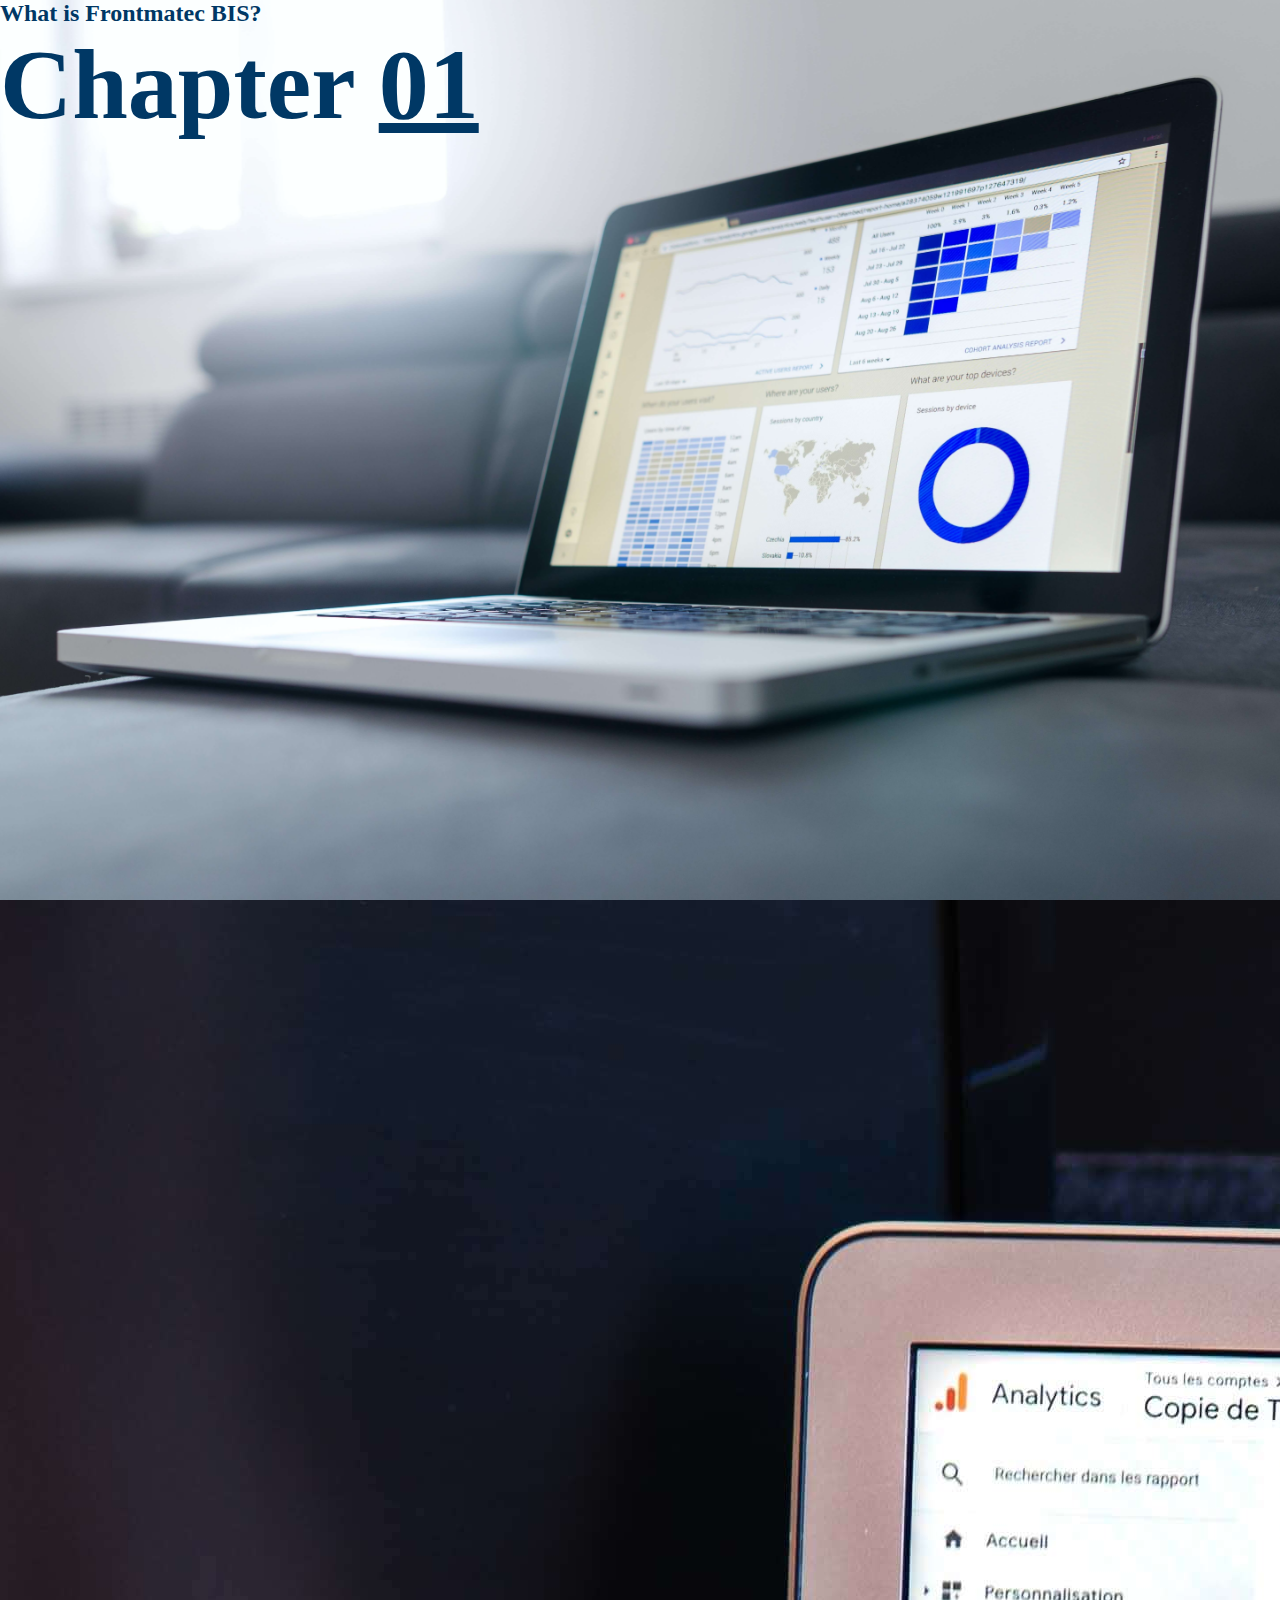
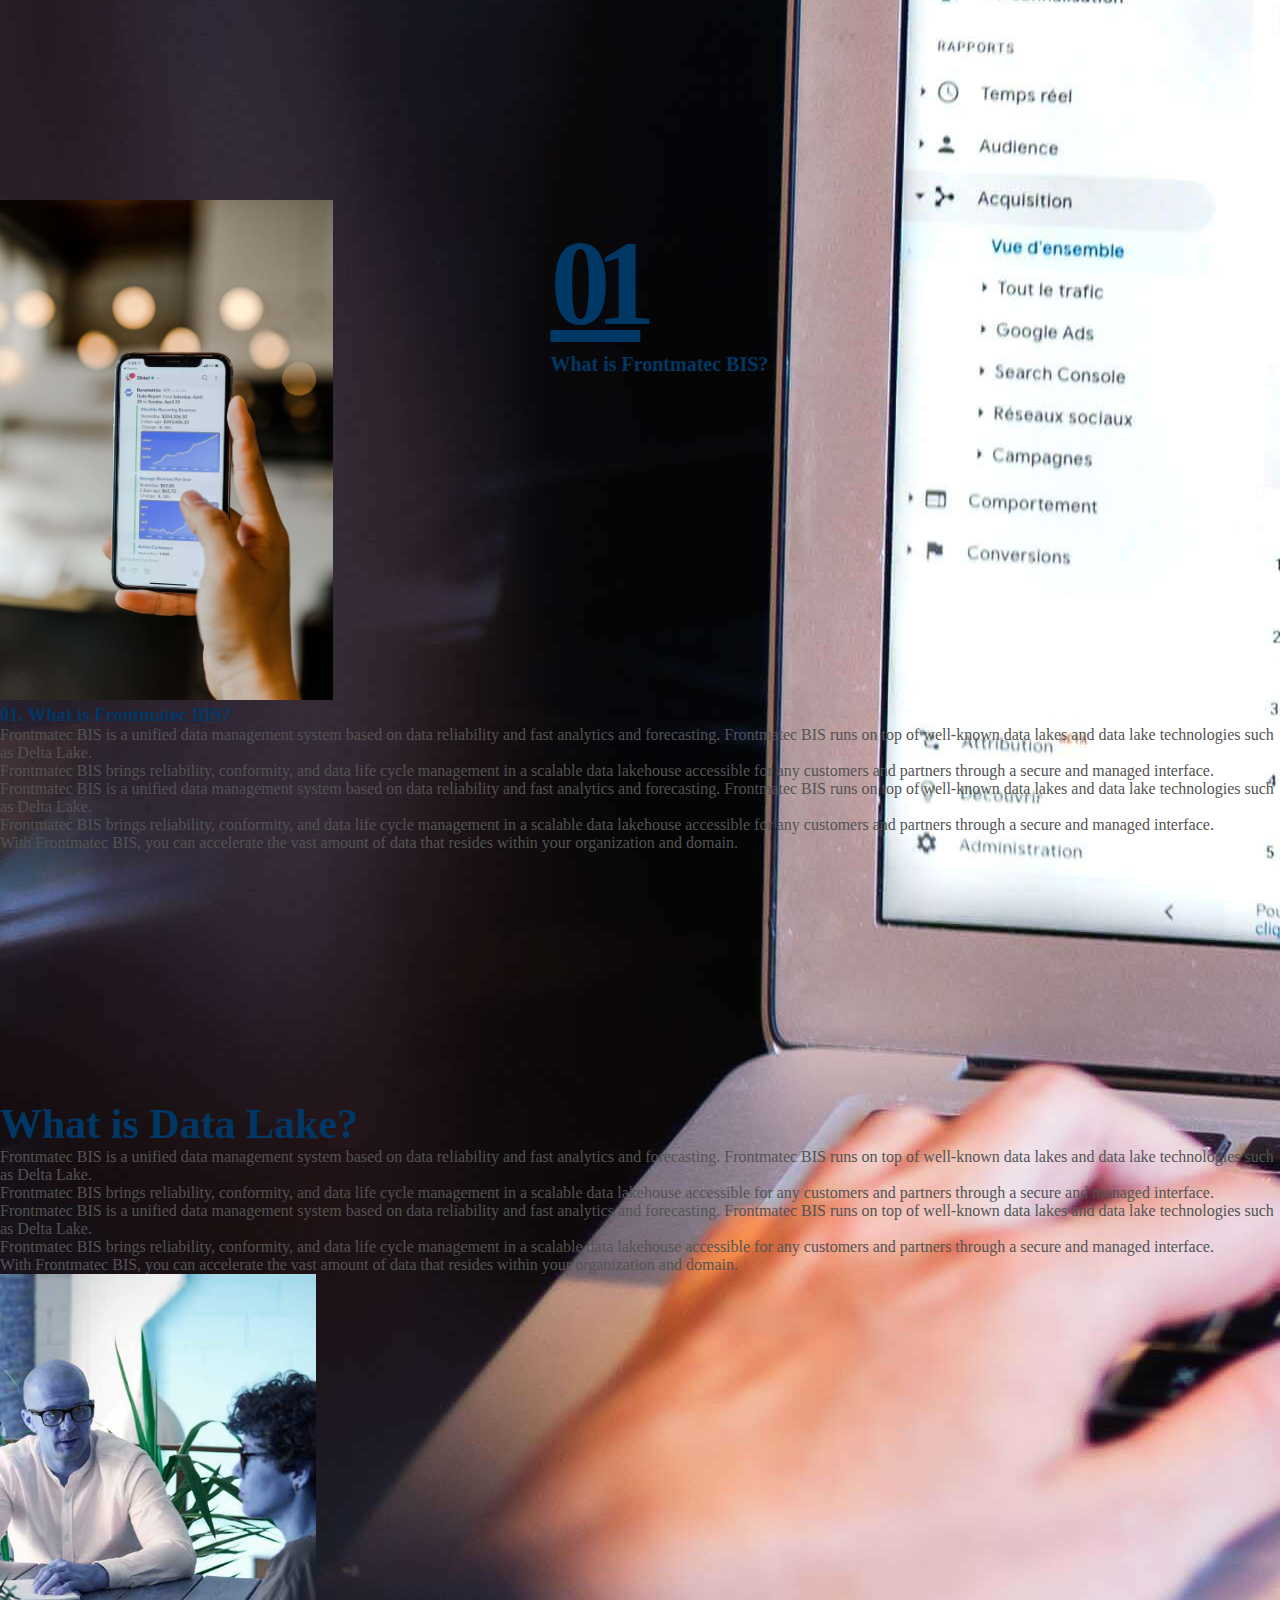
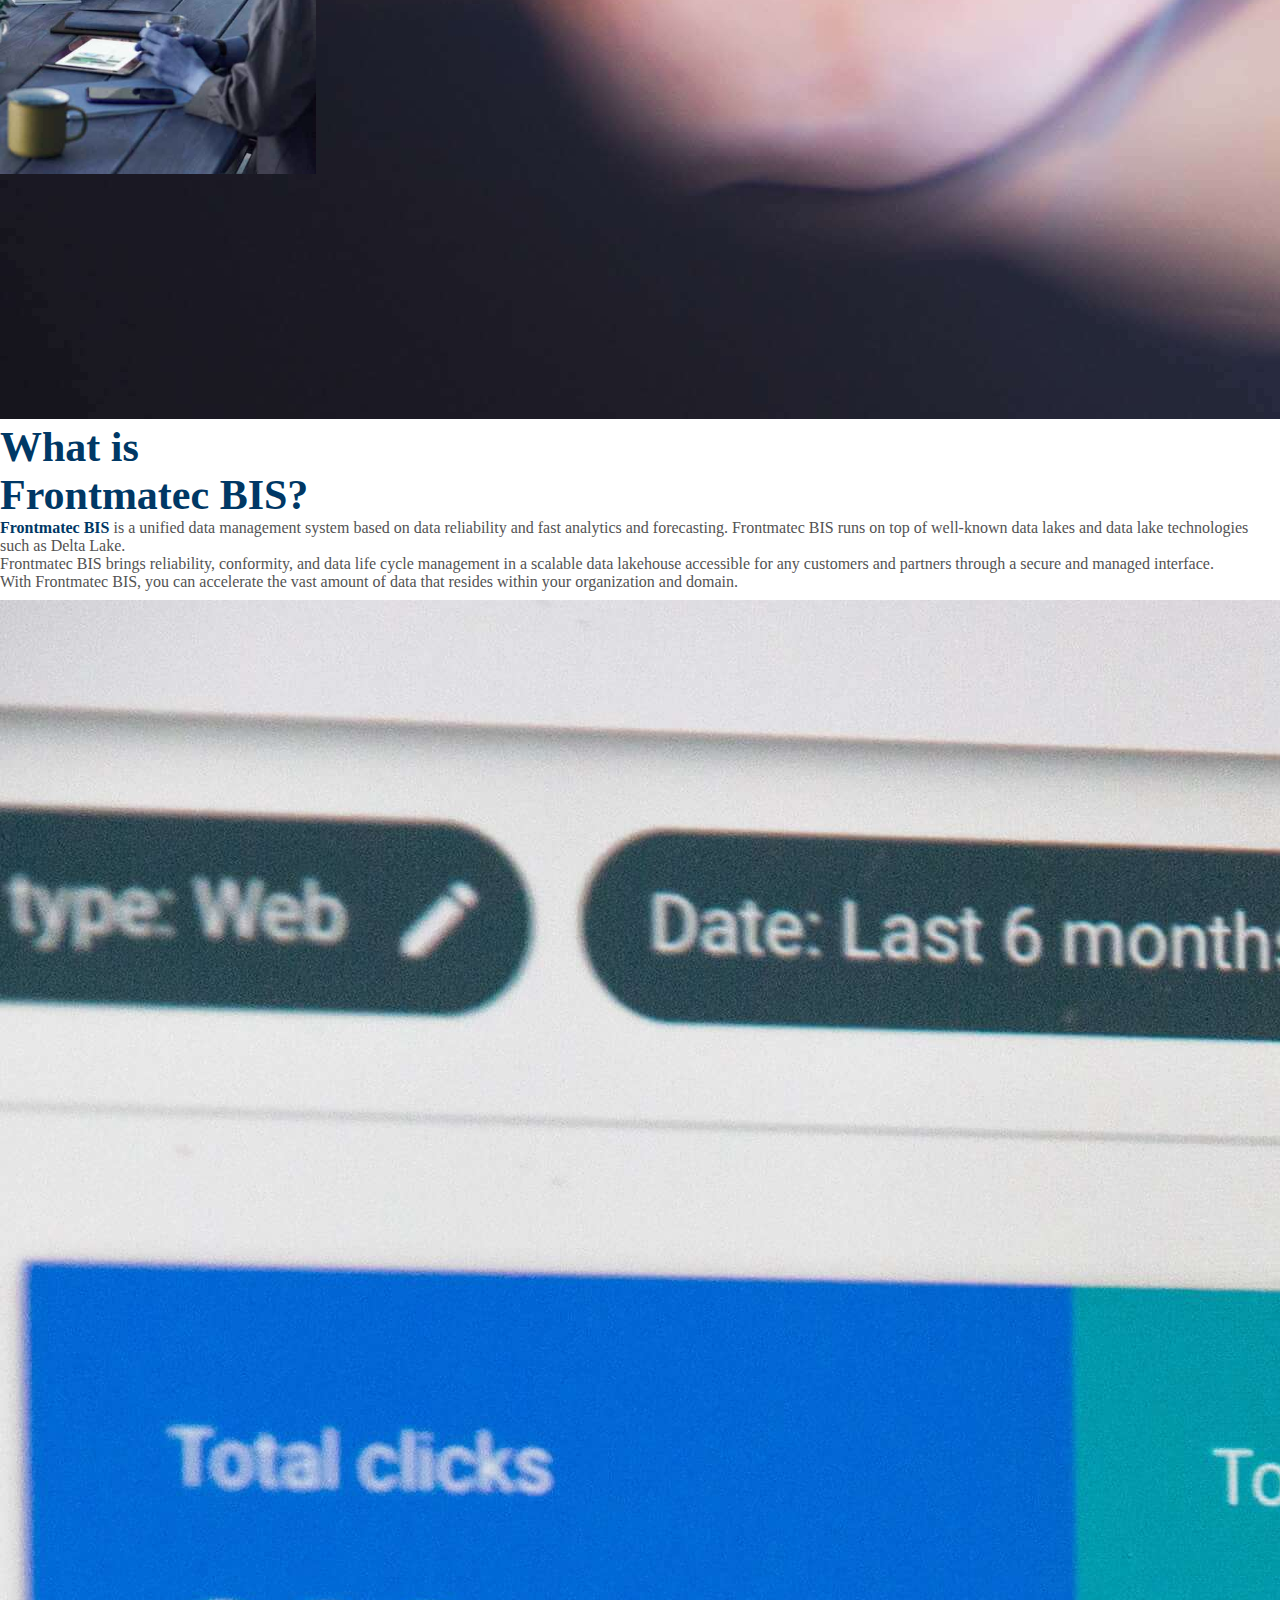
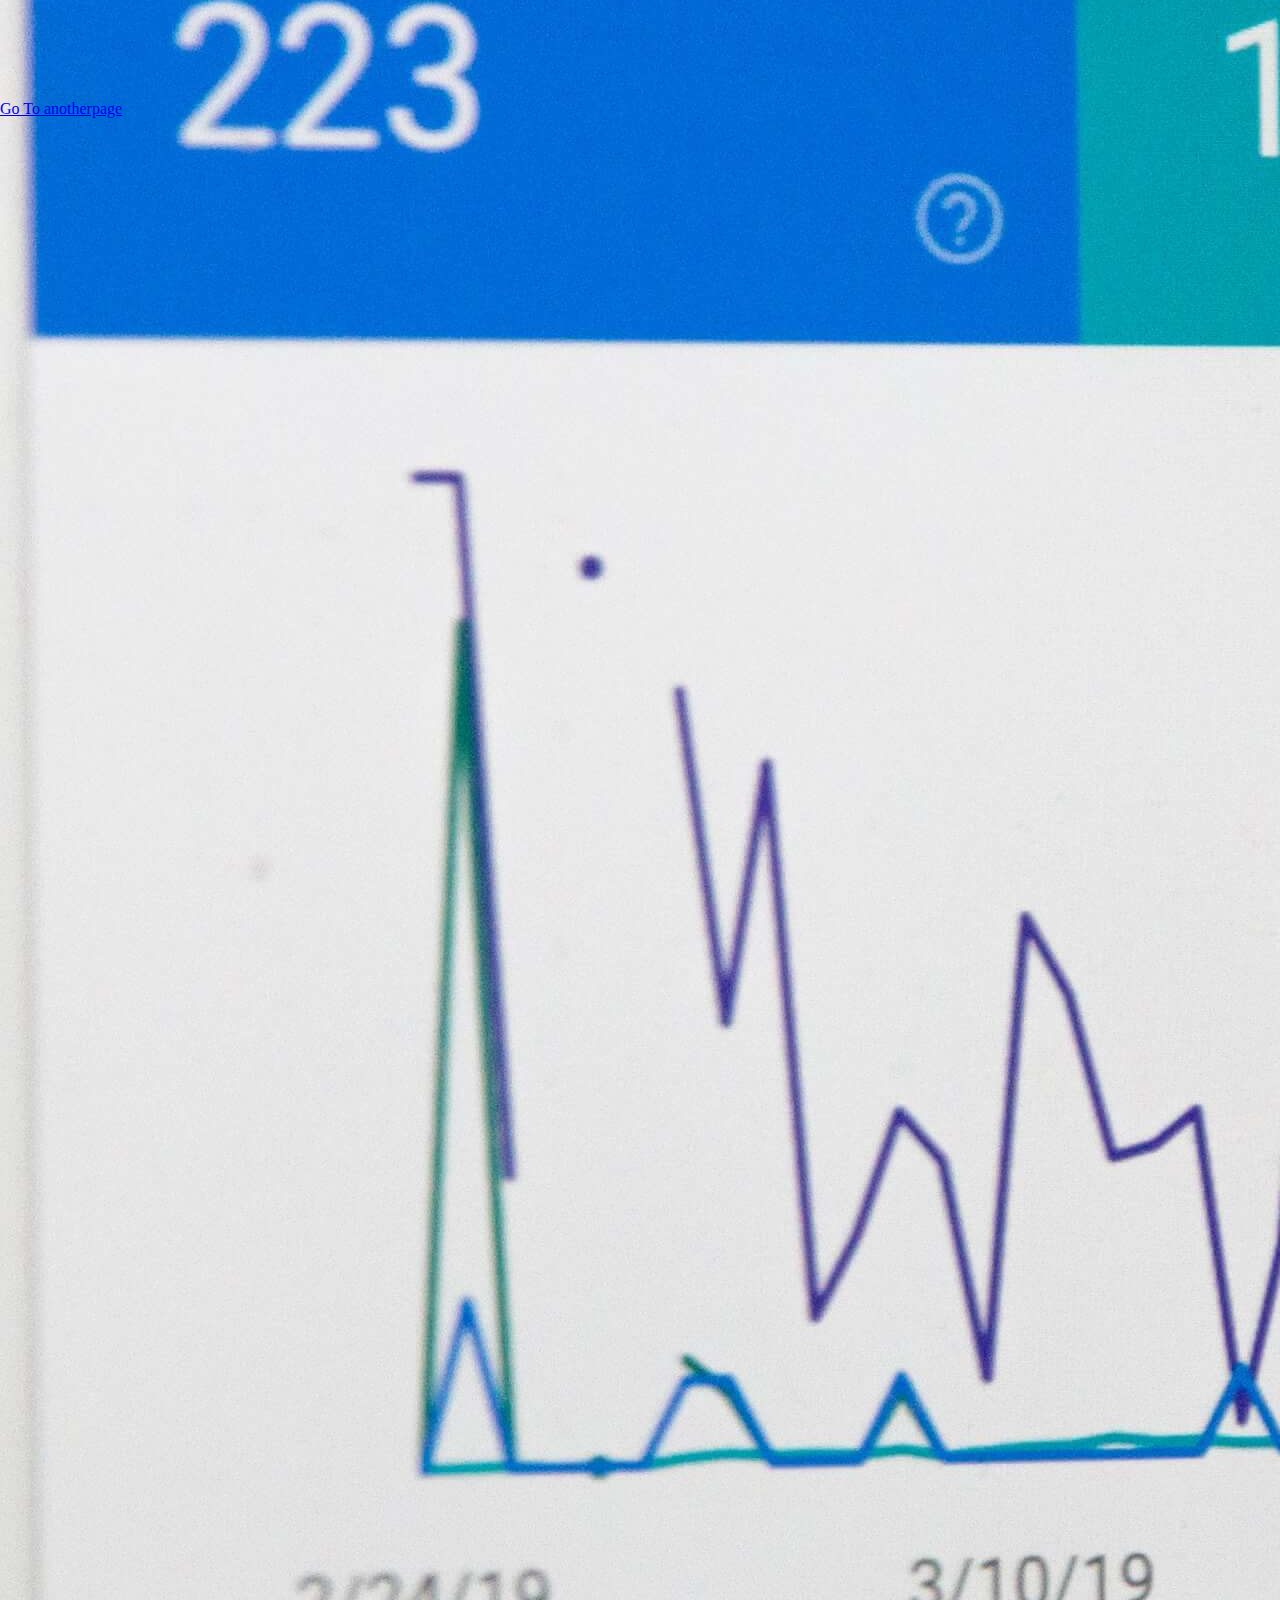
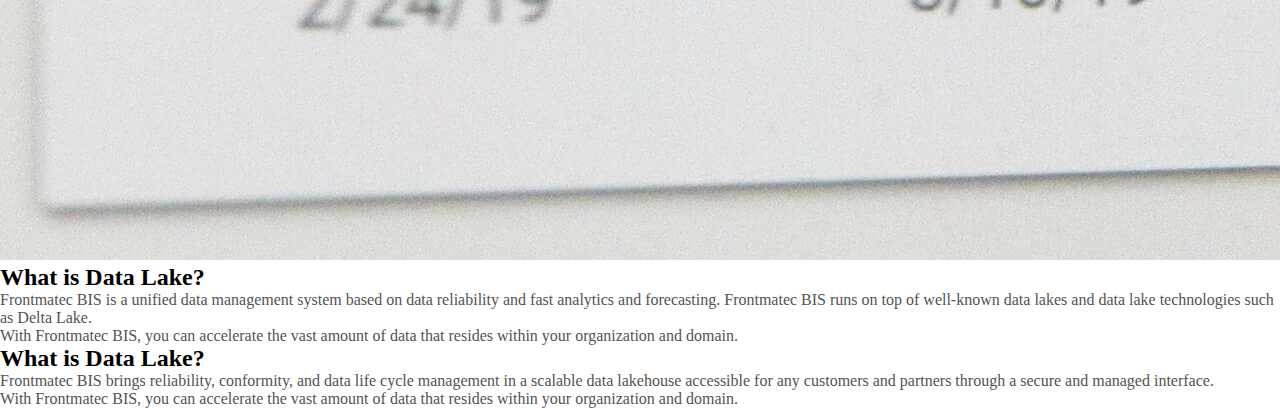
==== commit 568f333e: "anotherpage done" ====
--- a/index.html
+++ b/index.html
@@ -110,6 +110,7 @@
 
 
  
+    <div class="mt-5"><a href="anotherpage.html">Go To anotherpage</a></div>
 
 
 
--- a/styles/main.css
+++ b/styles/main.css
@@ -32,8 +32,6 @@
     background-size: cover;
     background-repeat: no-repeat;
     background-position: center;
-    background-blend-mode: multiply;
-
 }
 
 .first-section h2, h3 {
@@ -91,6 +89,46 @@
     margin: 200px 0px 200px 0px;
 }
 
+
+.anotherpage {
+    background-image: url(/images/section-background.jpg);
+    background-size: cover;
+    background-repeat: no-repeat;
+    background-position: center;
+    height: 100vh;
+    padding-left: 0px;
+}
+
+.inside-box {
+    height: 90vh;
+    background-color: var(--primary);
+    width: 30%;
+    box-shadow: 0px 4px 12px 0px rgba(44, 44, 44, 0.233);
+    padding: 60px 40px 20px 60px;
+}
+
+.textbox-heading {
+    color: #fff;
+    position: relative;
+    margin-bottom: 30px;
+}
+
+.textbox-heading .highlight {
+    color: rgb(255, 51, 0) !important;
+}
+
+.textbox-heading::after {
+    content:'';
+    top: 115%;
+    position: absolute;
+    background-color: #fff;
+    width: 30%;
+    height: 5px;
+    bottom: 0;
+    left:0;
+}
+
+
 @media screen and (max-width: 500px) {
     .first-section h3 {
         font-size: 36px;
@@ -100,17 +138,6 @@
         margin-bottom: 100px;
     }
 
-     .third-section {
-        margin-top: 300px;
-    }
-
-    .fourth-section{
-        margin-top: 500px;
-    }
-
-    .fifth-section {
-        margin-top: 350px;
-    }
     .mobile-headline {
         color: var(--primary);
         font-size: 28px !important;
